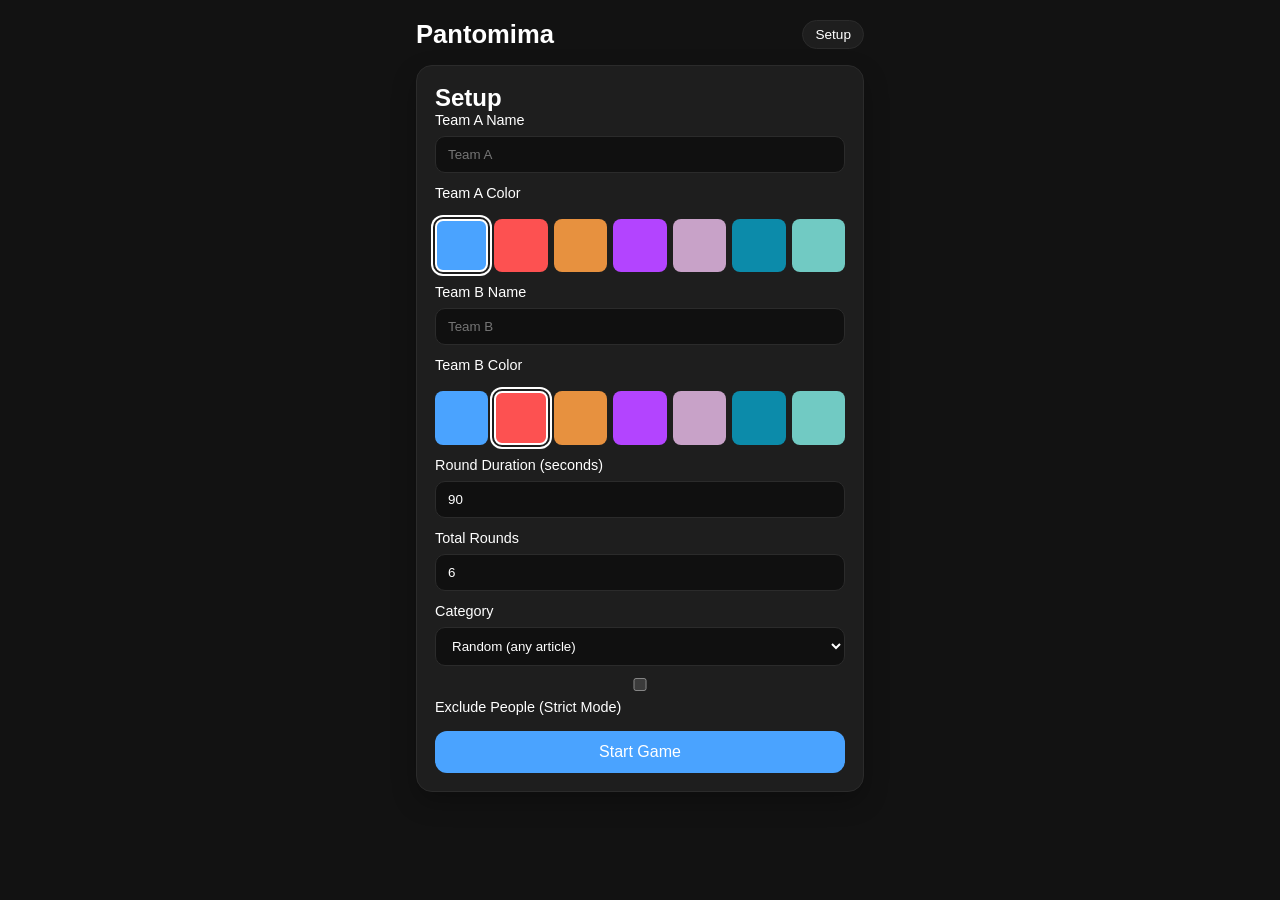
==== index.html @ e9910c3d "Fix resume, categories and other issues; add agents.md - Resume: keep runtime state out of saved gam" ====
<!DOCTYPE html>
<html lang="el">
<head>
  <meta charset="UTF-8" />
  <meta name="viewport" content="width=device-width, initial-scale=1" />
  <title>Pantomima</title>
  <link rel="stylesheet" href="style.css" />
</head>
<body>
  <main class="app">
    <header class="app-header">
      <h1>Pantomima</h1>
      <div id="teamIndicator" class="team-indicator">Setup</div>
    </header>

    <section id="screenContainer" class="screen"></section>

    <div id="toast" class="toast" aria-live="polite"></div>
  </main>

  <template id="setupTemplate">
    <div class="card">
      <h2>Setup</h2>
      <div class="grid">
        <label>
          Team A Name
          <input id="teamAName" type="text" placeholder="Team A" />
        </label>
        <label>
          Team A Color
          <div id="teamAColorOptions" class="color-options"></div>
        </label>
        <label>
          Team B Name
          <input id="teamBName" type="text" placeholder="Team B" />
        </label>
        <label>
          Team B Color
          <div id="teamBColorOptions" class="color-options"></div>
        </label>
        <label>
          Round Duration (seconds)
          <input id="roundDuration" type="number" min="30" max="300" value="90" />
        </label>
        <label>
          Total Rounds
          <input id="totalRounds" type="number" min="1" max="20" value="6" />
        </label>
        <label>
          Category
          <select id="categorySelect">
            <option value="random">Random (any article)</option>
            <option value="all">All categories (mix)</option>
            <!-- Topic categories are added from CATEGORIES in app.js -->
          </select>
        </label>
        <label class="checkbox-label">
          <input id="excludeHumansCheckbox" type="checkbox" />
          Exclude People (Strict Mode)
        </label>
      </div>
      <div class="actions">
        <button id="startGameBtn" class="primary">Start Game</button>
      </div>
      <div id="resumeBlock" class="resume-block hidden">
        <p>Found a saved game.</p>
        <button id="resumeBtn" class="secondary">Resume Game</button>
        <button id="discardBtn" class="ghost">Discard</button>
      </div>
    </div>
  </template>

  <template id="selectionTemplate">
    <div class="card">
      <h2 id="selectionTitle"></h2>
      <p class="muted">Select exactly 3 options for the opponent.</p>
      <div id="optionsList" class="options"></div>
      <div class="actions">
        <button id="commitSelectionBtn" class="primary" disabled>Commit</button>
      </div>
    </div>
  </template>

  <template id="choiceTemplate">
    <div class="card">
      <h2 id="choiceTitle"></h2>
      <p class="muted">Pick 1 of the 3 highlighted options.</p>
      <div id="choiceList" class="options"></div>
      <div class="actions">
        <button id="commitChoiceBtn" class="primary" disabled>Commit</button>
      </div>
    </div>
  </template>

  <template id="briefingTemplate">
    <div class="card">
      <h2>Briefing</h2>
      <div class="word" id="briefWord"></div>
      <img id="briefImage" class="brief-image hidden" alt="" />
      <div class="excerpt" id="briefExcerpt"></div>
      <div class="actions">
        <button id="startRoundBtn" class="primary">Start Round</button>
      </div>
    </div>
  </template>

  <template id="timerTemplate">
    <div class="card">
      <h2>Timer</h2>
      <div id="timerDisplay" class="timer">00:00</div>
      <div id="sneakDisplay" class="sneak hidden"></div>
      <div class="controls">
        <button id="foundBtn" class="success">Found It</button>
        <button id="abortBtn" class="danger">Abort</button>
        <button id="pauseBtn" class="secondary">Pause</button>
        <button id="sneakBtn" class="ghost">Sneak Peek (Hold)</button>
      </div>
    </div>
  </template>

  <template id="resultTemplate">
    <div class="card">
      <h2 id="resultTitle"></h2>
      <p id="resultText" class="muted"></p>
      <div id="resultActions" class="actions"></div>
    </div>
  </template>

  <template id="scoreboardTemplate">
    <div class="card">
      <h2>Scoreboard</h2>
      <div id="scoreSummary" class="score-summary"></div>
      <div class="divider"></div>
      <div id="roundBreakdown" class="muted"></div>
      <div class="pass-message" id="passMessage"></div>
      <div class="actions">
        <button id="nextRoundBtn" class="primary">Next Round</button>
        <button id="endGameBtn" class="ghost">End Game Early</button>
      </div>
    </div>
  </template>

  <template id="finalTemplate">
    <div class="card">
      <h2>Final Score</h2>
      <div id="finalSummary" class="score-summary"></div>
      <div class="actions">
        <button id="resetBtn" class="primary">New Game</button>
      </div>
    </div>
  </template>

  <template id="loadingTemplate">
    <div class="card center">
      <div class="spinner"></div>
      <p class="muted">Fetching words...</p>
    </div>
  </template>

  <div id="modal" class="modal hidden" role="dialog" aria-modal="true">
    <div class="modal-content">
      <button id="closeModal" class="ghost close">Close</button>
      <h3 id="modalTitle"></h3>
      <p id="modalText" class="muted"></p>
    </div>
  </div>

  <script src="app.js"></script>
</body>
</html>
---- style.css ----
:root {
  color-scheme: dark;
  --bg: #121212;
  --card: #1e1e1e;
  --muted: #b0b0b0;
  --text: #ffffff;
  --primary: #4aa3ff;
  --success: #43d17d;
  --danger: #ff6b6b;
  --border: #2b2b2b;
}

* {
  box-sizing: border-box;
  margin: 0;
  padding: 0;
  font-family: "Inter", "Segoe UI", sans-serif;
}

body {
  background: var(--bg);
  color: var(--text);
  min-height: 100vh;
  display: flex;
  justify-content: center;
}

.app {
  width: 100%;
  max-width: 480px;
  padding: 20px 16px 40px;
}

.app-header {
  display: flex;
  align-items: center;
  justify-content: space-between;
  margin-bottom: 16px;
}

.app-header h1 {
  font-size: 1.6rem;
}

.team-indicator {
  padding: 6px 12px;
  border-radius: 999px;
  background: var(--card);
  border: 1px solid var(--border);
  font-size: 0.85rem;
}

.screen {
  display: flex;
  flex-direction: column;
  gap: 12px;
}

.card {
  background: var(--card);
  border: 1px solid var(--border);
  border-radius: 16px;
  padding: 18px;
  box-shadow: 0 10px 24px rgba(0, 0, 0, 0.25);
}

.card.center {
  text-align: center;
}

.grid {
  display: grid;
  gap: 12px;
}

label {
  display: flex;
  flex-direction: column;
  gap: 8px;
  font-size: 0.9rem;
}

input {
  background: #101010;
  border: 1px solid var(--border);
  border-radius: 10px;
  padding: 10px 12px;
  color: var(--text);
}

input[type="range"] {
  padding: 0;
  height: 32px;
  cursor: pointer;
}

select {
  background: #101010;
  border: 1px solid var(--border);
  border-radius: 10px;
  padding: 10px 12px;
  color: var(--text);
}

.actions {
  display: flex;
  flex-direction: column;
  gap: 10px;
  margin-top: 16px;
}

button {
  border: none;
  border-radius: 12px;
  padding: 12px 14px;
  font-size: 1rem;
  color: #fff;
  cursor: pointer;
}

button:disabled {
  opacity: 0.4;
  cursor: not-allowed;
}

.primary { background: var(--primary); }
.secondary { background: #2f2f2f; }
.success { background: var(--success); }
.danger { background: var(--danger); }
.ghost {
  background: transparent;
  border: 1px solid var(--border);
}

.options {
  display: flex;
  flex-direction: column;
  gap: 10px;
  margin-top: 14px;
}

.option {
  display: flex;
  align-items: center;
  justify-content: space-between;
  background: #101010;
  border: 1px solid var(--border);
  border-radius: 12px;
  padding: 10px 12px;
  gap: 12px;
}

.option.highlight {
  border-color: var(--primary);
  box-shadow: 0 0 0 1px var(--primary);
}

.option.selected {
  background: #1a3a5c;
  border-color: var(--primary);
  box-shadow: 0 0 0 2px var(--primary);
}

.option.disabled {
  opacity: 0.35;
}

.option .title {
  flex: 1;
  font-size: 0.95rem;
}

.option .info {
  background: #2b2b2b;
  border-radius: 50%;
  width: 28px;
  height: 28px;
  display: flex;
  align-items: center;
  justify-content: center;
  font-weight: bold;
}

.word {
  font-size: 2rem;
  font-weight: bold;
  margin: 10px 0 12px;
}

.excerpt {
  font-size: 0.95rem;
  color: var(--muted);
  line-height: 1.5;
  max-height: 40vh;
  overflow-y: auto;
}

.brief-image {
  display: block;
  max-width: 100%;
  max-height: 200px;
  margin: 0 auto 12px;
  border-radius: 8px;
}

.brief-image.hidden {
  display: none;
}

.timer {
  font-size: 3.5rem;
  font-weight: bold;
  text-align: center;
  margin: 20px 0;
}

.controls {
  display: grid;
  gap: 10px;
}

.sneak {
  text-align: center;
  font-size: 2rem;
  font-weight: bold;
  margin: 16px 0;
}

.muted {
  color: var(--muted);
  font-size: 0.95rem;
  margin-top: 6px;
}

.score-summary {
  display: grid;
  gap: 10px;
  font-size: 1rem;
}

.pass-message {
  margin: 14px 0;
  font-weight: bold;
  text-align: center;
}

.divider {
  height: 1px;
  background: var(--border);
  margin: 14px 0;
}

.toast {
  position: fixed;
  bottom: 20px;
  left: 50%;
  transform: translateX(-50%);
  background: #232323;
  border: 1px solid var(--border);
  padding: 10px 14px;
  border-radius: 10px;
  font-size: 0.9rem;
  opacity: 0;
  pointer-events: none;
  transition: opacity 0.3s ease;
}

.toast.show {
  opacity: 1;
}

.modal {
  position: fixed;
  inset: 0;
  background: rgba(0, 0, 0, 0.6);
  display: flex;
  align-items: center;
  justify-content: center;
  padding: 16px;
}

.modal.hidden { display: none; }

.modal-content {
  background: var(--card);
  border-radius: 16px;
  padding: 20px;
  max-width: 480px;
  width: 100%;
}

.modal-content h3 {
  margin-bottom: 8px;
}

.close {
  float: right;
  margin-bottom: 10px;
}

.hidden { display: none; }

.spinner {
  width: 36px;
  height: 36px;
  border: 4px solid #2a2a2a;
  border-top-color: var(--primary);
  border-radius: 50%;
  animation: spin 1s linear infinite;
  margin: 10px auto 16px;
}

@keyframes spin {
  to { transform: rotate(360deg); }
}

.color-options {
  display: grid;
  grid-template-columns: repeat(7, 1fr);
  gap: 6px;
  margin-top: 10px;
}

.color-btn {
  width: 100%;
  aspect-ratio: 1;
  border-radius: 8px;
  border: 2px solid transparent;
  cursor: pointer;
  transition: transform 0.2s, border-color 0.2s;
}

.color-btn:hover {
  transform: scale(1.05);
}

.color-btn.selected {
  border-color: var(--text);
  box-shadow: 0 0 0 2px var(--card), 0 0 0 4px var(--text);
}
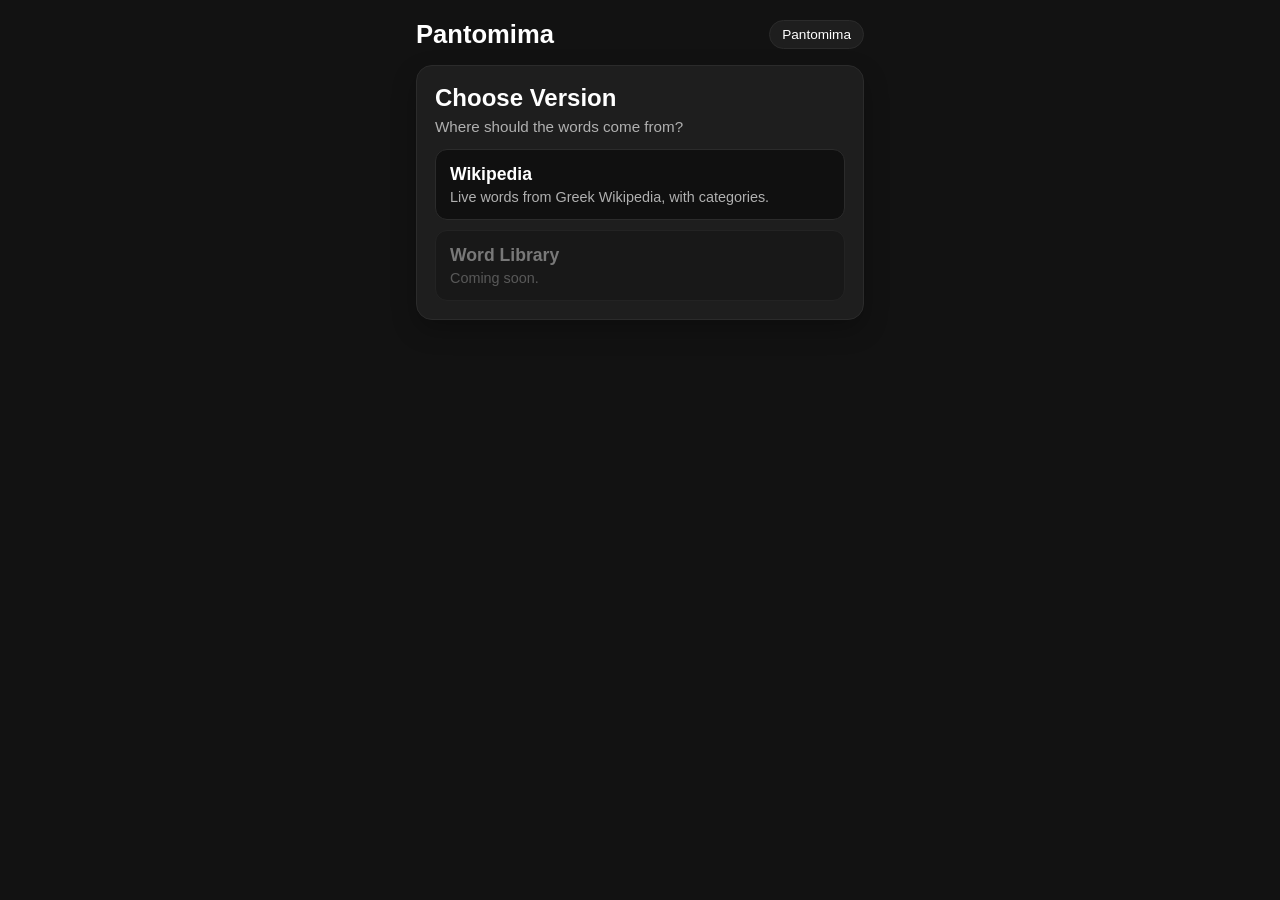
==== commit e1a4c7e6: "Add version picker: Wikipedia and Word Library (coming soon) - New first screen built from WORD_SOUR" ====
--- a/index.html
+++ b/index.html
@@ -18,9 +18,23 @@
     <div id="toast" class="toast" aria-live="polite"></div>
   </main>
 
+  <template id="modeTemplate">
+    <div class="card">
+      <h2>Choose Version</h2>
+      <p class="muted">Where should the words come from?</p>
+      <!-- One button per entry in WORD_SOURCES (app.js) -->
+      <div id="modeList" class="mode-list"></div>
+      <div id="resumeBlock" class="resume-block hidden">
+        <p>Found a saved game.</p>
+        <button id="resumeBtn" class="secondary">Resume Game</button>
+        <button id="discardBtn" class="ghost">Discard</button>
+      </div>
+    </div>
+  </template>
+
   <template id="setupTemplate">
     <div class="card">
-      <h2>Setup</h2>
+      <h2 id="setupTitle">Setup</h2>
       <div class="grid">
         <label>
           Team A Name
@@ -46,6 +60,9 @@
           Total Rounds
           <input id="totalRounds" type="number" min="1" max="20" value="6" />
         </label>
+      </div>
+      <!-- Settings only used by the Wikipedia version -->
+      <div id="wikipediaSettings" class="grid hidden">
         <label>
           Category
           <select id="categorySelect">
@@ -61,11 +78,7 @@
       </div>
       <div class="actions">
         <button id="startGameBtn" class="primary">Start Game</button>
-      </div>
-      <div id="resumeBlock" class="resume-block hidden">
-        <p>Found a saved game.</p>
-        <button id="resumeBtn" class="secondary">Resume Game</button>
-        <button id="discardBtn" class="ghost">Discard</button>
+        <button id="changeModeBtn" class="ghost">Change Version</button>
       </div>
     </div>
   </template>
--- a/style.css
+++ b/style.css
@@ -165,6 +165,42 @@
   opacity: 0.35;
 }
 
+.mode-list {
+  display: flex;
+  flex-direction: column;
+  gap: 10px;
+  margin-top: 14px;
+}
+
+.mode-btn {
+  display: flex;
+  flex-direction: column;
+  align-items: flex-start;
+  gap: 4px;
+  text-align: left;
+  background: #101010;
+  border: 1px solid var(--border);
+  padding: 14px;
+}
+
+.mode-btn:not(:disabled):hover {
+  border-color: var(--primary);
+}
+
+.mode-btn .mode-name {
+  font-size: 1.1rem;
+  font-weight: bold;
+}
+
+.mode-btn .mode-desc {
+  font-size: 0.9rem;
+  color: var(--muted);
+}
+
+#wikipediaSettings {
+  margin-top: 12px;
+}
+
 .option .title {
   flex: 1;
   font-size: 0.95rem;
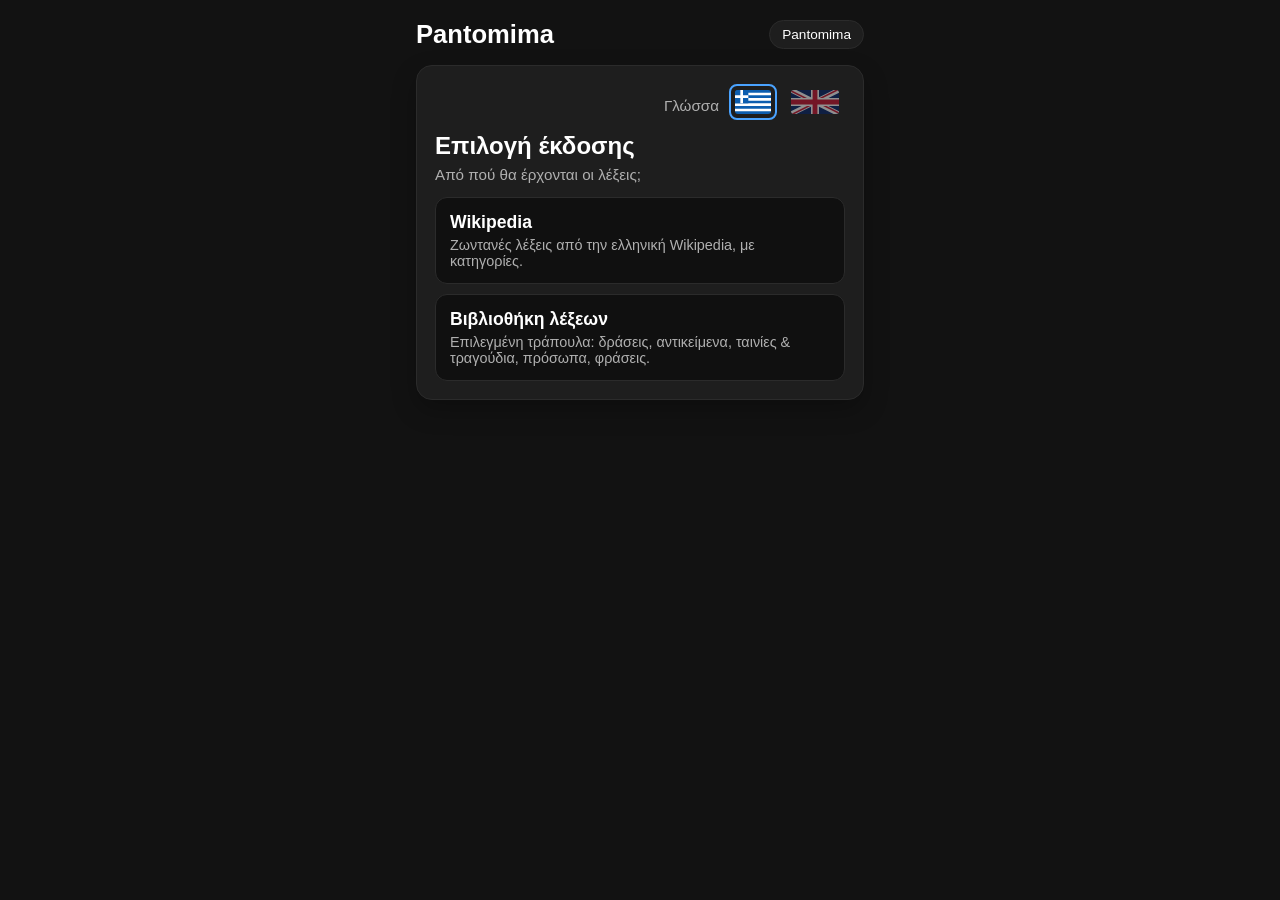
==== commit 84bfdbe9: "Add Word Library version and Greek/English UI Word Library: - Copy library_1000 and library_2000 dec" ====
--- a/index.html
+++ b/index.html
@@ -10,7 +10,7 @@
   <main class="app">
     <header class="app-header">
       <h1>Pantomima</h1>
-      <div id="teamIndicator" class="team-indicator">Setup</div>
+      <div id="teamIndicator" class="team-indicator">Pantomima</div>
     </header>
 
     <section id="screenContainer" class="screen"></section>
@@ -20,14 +20,19 @@
 
   <template id="modeTemplate">
     <div class="card">
-      <h2>Choose Version</h2>
-      <p class="muted">Where should the words come from?</p>
+      <div class="lang-row">
+        <span class="muted" data-i18n="app.language"></span>
+        <!-- One flag button per entry in LANGUAGES (i18n.js) -->
+        <div id="langSwitch" class="lang-switch"></div>
+      </div>
+      <h2 data-i18n="mode.title"></h2>
+      <p class="muted" data-i18n="mode.subtitle"></p>
       <!-- One button per entry in WORD_SOURCES (app.js) -->
       <div id="modeList" class="mode-list"></div>
       <div id="resumeBlock" class="resume-block hidden">
-        <p>Found a saved game.</p>
-        <button id="resumeBtn" class="secondary">Resume Game</button>
-        <button id="discardBtn" class="ghost">Discard</button>
+        <p data-i18n="resume.found"></p>
+        <button id="resumeBtn" class="secondary" data-i18n="resume.resume"></button>
+        <button id="discardBtn" class="ghost" data-i18n="resume.discard"></button>
       </div>
     </div>
   </template>
@@ -37,48 +42,78 @@
       <h2 id="setupTitle">Setup</h2>
       <div class="grid">
         <label>
-          Team A Name
-          <input id="teamAName" type="text" placeholder="Team A" />
-        </label>
-        <label>
-          Team A Color
+          <span data-i18n="setup.teamAName"></span>
+          <input id="teamAName" type="text" data-i18n-placeholder="team.a" />
+        </label>
+        <label>
+          <span data-i18n="setup.teamAColor"></span>
           <div id="teamAColorOptions" class="color-options"></div>
         </label>
         <label>
-          Team B Name
-          <input id="teamBName" type="text" placeholder="Team B" />
-        </label>
-        <label>
-          Team B Color
+          <span data-i18n="setup.teamBName"></span>
+          <input id="teamBName" type="text" data-i18n-placeholder="team.b" />
+        </label>
+        <label>
+          <span data-i18n="setup.teamBColor"></span>
           <div id="teamBColorOptions" class="color-options"></div>
         </label>
         <label>
-          Round Duration (seconds)
+          <span data-i18n="setup.roundDuration"></span>
           <input id="roundDuration" type="number" min="30" max="300" value="90" />
         </label>
         <label>
-          Total Rounds
+          <span data-i18n="setup.totalRounds"></span>
           <input id="totalRounds" type="number" min="1" max="20" value="6" />
         </label>
       </div>
       <!-- Settings only used by the Wikipedia version -->
       <div id="wikipediaSettings" class="grid hidden">
         <label>
-          Category
+          <span data-i18n="wiki.category"></span>
           <select id="categorySelect">
-            <option value="random">Random (any article)</option>
-            <option value="all">All categories (mix)</option>
+            <option value="random" data-i18n="wcat.random"></option>
+            <option value="all" data-i18n="wcat.all"></option>
             <!-- Topic categories are added from CATEGORIES in app.js -->
           </select>
         </label>
         <label class="checkbox-label">
           <input id="excludeHumansCheckbox" type="checkbox" />
-          Exclude People (Strict Mode)
-        </label>
-      </div>
-      <div class="actions">
-        <button id="startGameBtn" class="primary">Start Game</button>
-        <button id="changeModeBtn" class="ghost">Change Version</button>
+          <span data-i18n="wiki.excludePeople"></span>
+        </label>
+      </div>
+      <!-- Settings only used by the Word Library version (filled by app.js) -->
+      <div id="librarySettings" class="grid hidden">
+        <label>
+          <span data-i18n="lib.deck"></span>
+          <select id="deckSelect"></select>
+        </label>
+        <fieldset class="filter-group">
+          <legend data-i18n="lib.categories"></legend>
+          <div id="categoryFilters" class="chips"></div>
+        </fieldset>
+        <fieldset class="filter-group">
+          <legend data-i18n="lib.difficulty"></legend>
+          <div id="difficultyFilters" class="chips"></div>
+        </fieldset>
+        <label class="checkbox-label">
+          <input id="noNamesCheckbox" type="checkbox" />
+          <span data-i18n="lib.noNames"></span>
+        </label>
+        <label class="checkbox-label">
+          <input id="difficultyPointsCheckbox" type="checkbox" checked />
+          <span data-i18n="lib.points"></span>
+        </label>
+        <div id="deckCount" class="deck-count muted" data-i18n="lib.loading"></div>
+        <div class="library-tools">
+          <button id="resetPlayedBtn" type="button" class="ghost small" data-i18n="lib.resetHistory"></button>
+          <span id="reportedInfo" class="muted"></span>
+          <button id="downloadReportedBtn" type="button" class="ghost small hidden" data-i18n="lib.downloadReports"></button>
+          <button id="clearReportedBtn" type="button" class="ghost small hidden" data-i18n="lib.clearReports"></button>
+        </div>
+      </div>
+      <div class="actions">
+        <button id="startGameBtn" class="primary" data-i18n="setup.start"></button>
+        <button id="changeModeBtn" class="ghost" data-i18n="setup.changeMode"></button>
       </div>
     </div>
   </template>
@@ -86,10 +121,10 @@
   <template id="selectionTemplate">
     <div class="card">
       <h2 id="selectionTitle"></h2>
-      <p class="muted">Select exactly 3 options for the opponent.</p>
+      <p id="selectionHelp" class="muted"></p>
       <div id="optionsList" class="options"></div>
       <div class="actions">
-        <button id="commitSelectionBtn" class="primary" disabled>Commit</button>
+        <button id="commitSelectionBtn" class="primary" disabled data-i18n="commit"></button>
       </div>
     </div>
   </template>
@@ -97,36 +132,43 @@
   <template id="choiceTemplate">
     <div class="card">
       <h2 id="choiceTitle"></h2>
-      <p class="muted">Pick 1 of the 3 highlighted options.</p>
+      <p id="choiceHelp" class="muted"></p>
       <div id="choiceList" class="options"></div>
       <div class="actions">
-        <button id="commitChoiceBtn" class="primary" disabled>Commit</button>
+        <button id="commitChoiceBtn" class="primary" disabled data-i18n="commit"></button>
       </div>
     </div>
   </template>
 
   <template id="briefingTemplate">
     <div class="card">
-      <h2>Briefing</h2>
+      <h2 data-i18n="briefing.title"></h2>
+      <div id="briefMeta" class="card-meta"></div>
       <div class="word" id="briefWord"></div>
+      <div id="briefLatin" class="latin-notice hidden" data-i18n="lib.latin"></div>
       <img id="briefImage" class="brief-image hidden" alt="" />
       <div class="excerpt" id="briefExcerpt"></div>
-      <div class="actions">
-        <button id="startRoundBtn" class="primary">Start Round</button>
+      <button id="hintBtn" type="button" class="ghost hidden" data-i18n="lib.hint"></button>
+      <div class="actions">
+        <button id="startRoundBtn" class="primary" data-i18n="briefing.start"></button>
+        <button id="reportCardBtn" type="button" class="ghost hidden" data-i18n="lib.reportReplace"></button>
       </div>
     </div>
   </template>
 
   <template id="timerTemplate">
     <div class="card">
-      <h2>Timer</h2>
+      <h2 data-i18n="timer.title"></h2>
       <div id="timerDisplay" class="timer">00:00</div>
-      <div id="sneakDisplay" class="sneak hidden"></div>
+      <div id="sneakDisplay" class="sneak hidden">
+        <div id="sneakWord"></div>
+        <div id="sneakLatin" class="latin-notice hidden" data-i18n="lib.latin"></div>
+      </div>
       <div class="controls">
-        <button id="foundBtn" class="success">Found It</button>
-        <button id="abortBtn" class="danger">Abort</button>
-        <button id="pauseBtn" class="secondary">Pause</button>
-        <button id="sneakBtn" class="ghost">Sneak Peek (Hold)</button>
+        <button id="foundBtn" class="success" data-i18n="timer.found"></button>
+        <button id="abortBtn" class="danger" data-i18n="timer.abort"></button>
+        <button id="pauseBtn" class="secondary" data-i18n="timer.pause"></button>
+        <button id="sneakBtn" class="ghost" data-i18n="timer.sneak"></button>
       </div>
     </div>
   </template>
@@ -141,24 +183,24 @@
 
   <template id="scoreboardTemplate">
     <div class="card">
-      <h2>Scoreboard</h2>
+      <h2 data-i18n="score.title"></h2>
       <div id="scoreSummary" class="score-summary"></div>
       <div class="divider"></div>
       <div id="roundBreakdown" class="muted"></div>
       <div class="pass-message" id="passMessage"></div>
       <div class="actions">
-        <button id="nextRoundBtn" class="primary">Next Round</button>
-        <button id="endGameBtn" class="ghost">End Game Early</button>
+        <button id="nextRoundBtn" class="primary" data-i18n="score.next"></button>
+        <button id="endGameBtn" class="ghost" data-i18n="score.end"></button>
       </div>
     </div>
   </template>
 
   <template id="finalTemplate">
     <div class="card">
-      <h2>Final Score</h2>
+      <h2 data-i18n="final.title"></h2>
       <div id="finalSummary" class="score-summary"></div>
       <div class="actions">
-        <button id="resetBtn" class="primary">New Game</button>
+        <button id="resetBtn" class="primary" data-i18n="final.newGame"></button>
       </div>
     </div>
   </template>
@@ -166,18 +208,21 @@
   <template id="loadingTemplate">
     <div class="card center">
       <div class="spinner"></div>
-      <p class="muted">Fetching words...</p>
+      <p class="muted" data-i18n="loading.text"></p>
     </div>
   </template>
 
   <div id="modal" class="modal hidden" role="dialog" aria-modal="true">
     <div class="modal-content">
-      <button id="closeModal" class="ghost close">Close</button>
+      <button id="closeModal" class="ghost close" data-i18n="modal.close"></button>
       <h3 id="modalTitle"></h3>
       <p id="modalText" class="muted"></p>
+      <div id="modalActions" class="actions"></div>
     </div>
   </div>
 
+  <script src="i18n.js"></script>
+  <script src="library.js"></script>
   <script src="app.js"></script>
 </body>
 </html>
--- a/style.css
+++ b/style.css
@@ -165,6 +165,44 @@
   opacity: 0.35;
 }
 
+.lang-row {
+  display: flex;
+  align-items: center;
+  justify-content: flex-end;
+  gap: 10px;
+  margin-bottom: 12px;
+}
+
+.lang-switch {
+  display: flex;
+  gap: 8px;
+}
+
+.flag-btn {
+  display: flex;
+  padding: 4px;
+  background: transparent;
+  border: 2px solid transparent;
+  border-radius: 8px;
+  opacity: 0.5;
+}
+
+.flag-btn svg {
+  display: block;
+  height: 24px;
+  width: auto;
+  border-radius: 3px;
+}
+
+.flag-btn.selected {
+  border-color: var(--primary);
+  opacity: 1;
+}
+
+.flag-btn:not(.selected):hover {
+  opacity: 0.85;
+}
+
 .mode-list {
   display: flex;
   flex-direction: column;
@@ -197,8 +235,119 @@
   color: var(--muted);
 }
 
-#wikipediaSettings {
+#wikipediaSettings,
+#librarySettings {
   margin-top: 12px;
+}
+
+.checkbox-label {
+  flex-direction: row;
+  align-items: center;
+}
+
+/* --- Word Library: filters --- */
+.filter-group {
+  border: none;
+  display: flex;
+  flex-direction: column;
+  gap: 8px;
+  font-size: 0.9rem;
+}
+
+.chips {
+  display: flex;
+  flex-wrap: wrap;
+  gap: 8px;
+}
+
+.chip {
+  flex-direction: row;
+  align-items: center;
+  gap: 6px;
+  padding: 6px 10px;
+  border: 1px solid var(--border);
+  border-radius: 999px;
+  background: #101010;
+  cursor: pointer;
+  user-select: none;
+}
+
+.chip:has(input:checked) {
+  border-color: var(--chip-color, var(--primary));
+  box-shadow: 0 0 0 1px var(--chip-color, var(--primary));
+}
+
+.chip input {
+  accent-color: var(--chip-color, var(--primary));
+}
+
+.deck-count {
+  font-weight: bold;
+  color: var(--text);
+}
+
+.deck-count.warn {
+  color: var(--danger);
+}
+
+.library-tools {
+  display: flex;
+  flex-wrap: wrap;
+  align-items: center;
+  gap: 8px;
+}
+
+button.small {
+  padding: 6px 10px;
+  font-size: 0.85rem;
+}
+
+/* --- Word Library: card badges --- */
+.card-meta {
+  display: flex;
+  flex-wrap: wrap;
+  gap: 6px;
+}
+
+.option .card-meta {
+  margin-top: 4px;
+}
+
+.badge {
+  display: inline-flex;
+  align-items: center;
+  gap: 4px;
+  padding: 2px 8px;
+  border-radius: 999px;
+  font-size: 0.75rem;
+  border: 1px solid var(--badge-color, var(--border));
+  color: var(--badge-color, var(--muted));
+}
+
+.latin-notice {
+  display: inline-block;
+  margin: 6px 0 10px;
+  padding: 4px 10px;
+  border-radius: 8px;
+  background: #ffd84a;
+  color: #121212;
+  font-weight: bold;
+  font-size: 0.9rem;
+}
+
+.latin-notice.hidden {
+  display: none;
+}
+
+.badge.latin {
+  background: #ffd84a;
+  border-color: #ffd84a;
+  color: #121212;
+  font-weight: bold;
+}
+
+#hintBtn {
+  margin-top: 10px;
 }
 
 .option .title {
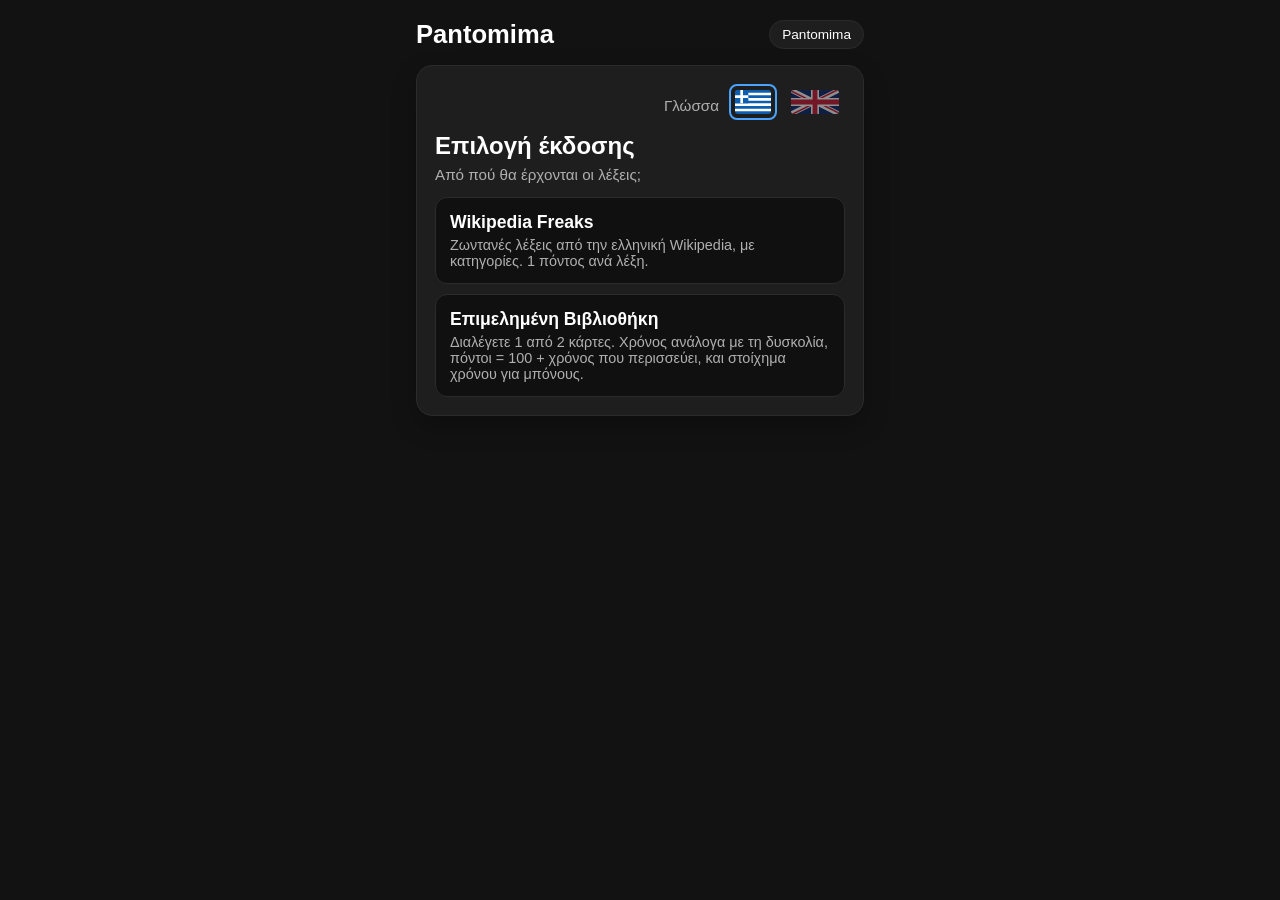
==== commit cb942c81: "New rules: Wikipedia Freaks and Curated Library - Wikipedia Freaks uses the Wikipedia of the app lan" ====
--- a/index.html
+++ b/index.html
@@ -57,7 +57,8 @@
           <span data-i18n="setup.teamBColor"></span>
           <div id="teamBColorOptions" class="color-options"></div>
         </label>
-        <label>
+        <!-- Wikipedia only: in the Curated Library the time comes from the card's difficulty -->
+        <label id="roundDurationField">
           <span data-i18n="setup.roundDuration"></span>
           <input id="roundDuration" type="number" min="30" max="300" value="90" />
         </label>
@@ -93,15 +94,12 @@
         </fieldset>
         <fieldset class="filter-group">
           <legend data-i18n="lib.difficulty"></legend>
-          <div id="difficultyFilters" class="chips"></div>
+          <!-- One row per difficulty: checkbox chip + acting time in seconds -->
+          <div id="difficultyFilters" class="diff-rows"></div>
         </fieldset>
         <label class="checkbox-label">
           <input id="noNamesCheckbox" type="checkbox" />
           <span data-i18n="lib.noNames"></span>
-        </label>
-        <label class="checkbox-label">
-          <input id="difficultyPointsCheckbox" type="checkbox" checked />
-          <span data-i18n="lib.points"></span>
         </label>
         <div id="deckCount" class="deck-count muted" data-i18n="lib.loading"></div>
         <div class="library-tools">
@@ -129,6 +127,18 @@
     </div>
   </template>
 
+  <!-- Curated Library: the active team picks 1 of 2 cards for the other team -->
+  <template id="pickTemplate">
+    <div class="card">
+      <h2 id="pickTitle"></h2>
+      <p id="pickHelp" class="muted"></p>
+      <div id="pickList" class="pick-grid"></div>
+      <div class="actions">
+        <button id="commitPickBtn" class="primary" disabled data-i18n="commit"></button>
+      </div>
+    </div>
+  </template>
+
   <template id="choiceTemplate">
     <div class="card">
       <h2 id="choiceTitle"></h2>
@@ -149,6 +159,12 @@
       <img id="briefImage" class="brief-image hidden" alt="" />
       <div class="excerpt" id="briefExcerpt"></div>
       <button id="hintBtn" type="button" class="ghost hidden" data-i18n="lib.hint"></button>
+      <!-- Curated Library: bet part of the time for a bonus -->
+      <div id="betBlock" class="bet-block hidden">
+        <h3 data-i18n="bet.title"></h3>
+        <p class="muted" data-i18n="bet.help"></p>
+        <div id="betOptions" class="bet-options"></div>
+      </div>
       <div class="actions">
         <button id="startRoundBtn" class="primary" data-i18n="briefing.start"></button>
         <button id="reportCardBtn" type="button" class="ghost hidden" data-i18n="lib.reportReplace"></button>
@@ -160,6 +176,7 @@
     <div class="card">
       <h2 data-i18n="timer.title"></h2>
       <div id="timerDisplay" class="timer">00:00</div>
+      <p id="timerBet" class="muted center-text hidden"></p>
       <div id="sneakDisplay" class="sneak hidden">
         <div id="sneakWord"></div>
         <div id="sneakLatin" class="latin-notice hidden" data-i18n="lib.latin"></div>
--- a/style.css
+++ b/style.css
@@ -350,6 +350,150 @@
   margin-top: 10px;
 }
 
+/* --- Curated Library: difficulty + time rows (setup) --- */
+.diff-rows {
+  display: flex;
+  flex-direction: column;
+  gap: 8px;
+}
+
+.diff-row {
+  display: flex;
+  align-items: center;
+  justify-content: space-between;
+  gap: 10px;
+}
+
+.time-field {
+  flex-direction: row;
+  align-items: center;
+  gap: 6px;
+}
+
+.time-input {
+  width: 80px;
+  padding: 6px 8px;
+  text-align: right;
+}
+
+/* --- Curated Library: pick 1 of 2 cards --- */
+.pick-grid {
+  display: grid;
+  grid-template-columns: 1fr 1fr;
+  gap: 10px;
+  margin-top: 14px;
+}
+
+.pick-card {
+  position: relative;
+  display: flex;
+  flex-direction: column;
+  background: #101010;
+  border: 2px solid var(--border);
+  border-radius: 14px;
+  overflow: hidden;
+  cursor: pointer;
+}
+
+.pick-card.selected {
+  border-color: var(--primary);
+  box-shadow: 0 0 0 2px var(--primary);
+  background: #1a3a5c;
+}
+
+.pick-image,
+.pick-icon {
+  width: 100%;
+  aspect-ratio: 4 / 3;
+}
+
+.pick-image {
+  display: block;
+  object-fit: cover;
+  background: #0b0b0b;
+}
+
+.pick-icon {
+  display: flex;
+  align-items: center;
+  justify-content: center;
+  font-size: 3rem;
+  background: color-mix(in srgb, var(--card-color, var(--border)) 18%, #101010);
+}
+
+.pick-body {
+  display: flex;
+  flex-direction: column;
+  gap: 8px;
+  padding: 10px;
+}
+
+.pick-title {
+  font-size: 1.05rem;
+  font-weight: bold;
+  overflow-wrap: anywhere;
+}
+
+.pick-card .info {
+  position: absolute;
+  top: 6px;
+  right: 6px;
+  width: 28px;
+  height: 28px;
+  padding: 0;
+  border-radius: 50%;
+  background: rgba(0, 0, 0, 0.6);
+  font-weight: bold;
+}
+
+/* --- Curated Library: bets (briefing) --- */
+.bet-block {
+  margin-top: 16px;
+}
+
+.bet-block h3 {
+  margin-bottom: 4px;
+}
+
+.bet-options {
+  display: flex;
+  flex-direction: column;
+  gap: 8px;
+  margin-top: 10px;
+}
+
+.bet-btn {
+  display: flex;
+  align-items: center;
+  justify-content: space-between;
+  gap: 10px;
+  text-align: left;
+  background: #101010;
+  border: 1px solid var(--border);
+}
+
+.bet-btn.selected {
+  border-color: var(--primary);
+  box-shadow: 0 0 0 1px var(--primary);
+  background: #1a3a5c;
+}
+
+.bet-detail {
+  color: var(--muted);
+  font-size: 0.9rem;
+  white-space: nowrap;
+}
+
+.points-line {
+  color: var(--text);
+  font-weight: bold;
+  margin-bottom: 4px;
+}
+
+.center-text {
+  text-align: center;
+}
+
 .option .title {
   flex: 1;
   font-size: 0.95rem;
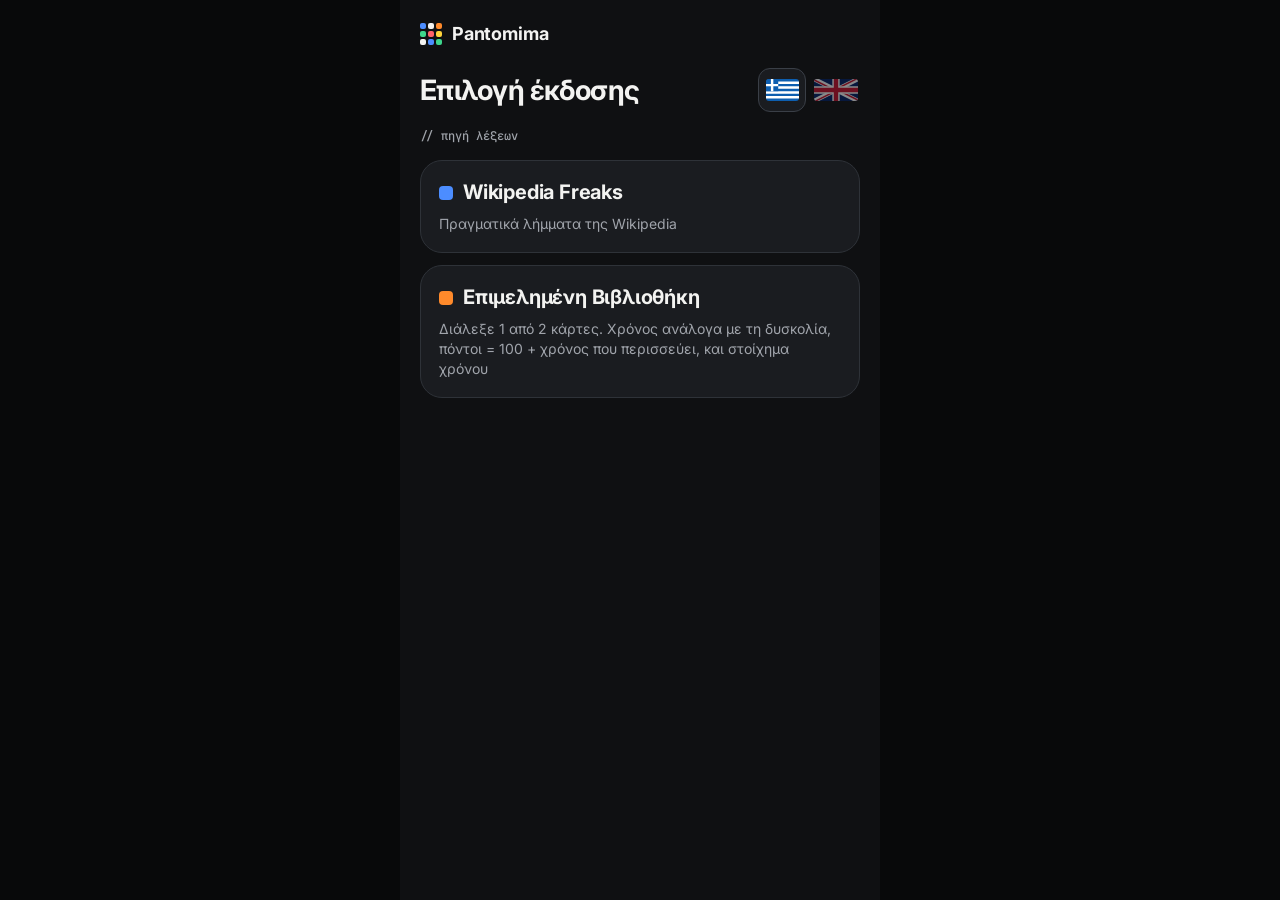
==== commit 52456d0a: "New look: Cube Pro theme, one-screen layouts, cube turn between screens Adds design/ with the style " ====
--- a/index.html
+++ b/index.html
@@ -2,15 +2,27 @@
 <html lang="el">
 <head>
   <meta charset="UTF-8" />
-  <meta name="viewport" content="width=device-width, initial-scale=1" />
+  <meta name="viewport" content="width=device-width, initial-scale=1, viewport-fit=cover" />
+  <meta name="theme-color" content="#0F1012" />
   <title>Pantomima</title>
+  <link rel="preconnect" href="https://fonts.googleapis.com" />
+  <link rel="preconnect" href="https://fonts.gstatic.com" crossorigin />
+  <link rel="stylesheet" href="https://fonts.googleapis.com/css2?family=Inter:wght@400;500;600;700&family=JetBrains+Mono:wght@500;700&display=swap" />
   <link rel="stylesheet" href="style.css" />
 </head>
 <body>
+  <!-- Look and rules: design/README.md ("D · Cube Pro"). Every screen fits one phone screen. -->
   <main class="app">
     <header class="app-header">
-      <h1>Pantomima</h1>
-      <div id="teamIndicator" class="team-indicator">Pantomima</div>
+      <div class="brand">
+        <span class="logo" aria-hidden="true"><i></i><i></i><i></i><i></i><i></i><i></i><i></i><i></i><i></i></span>
+        <h1>Pantomima</h1>
+      </div>
+      <!-- Who holds the phone / what is happening. Tinted with the team's colour. -->
+      <div id="teamIndicator" class="team-chip hidden">
+        <span class="sticker" aria-hidden="true"></span>
+        <span id="teamIndicatorText"></span>
+      </div>
     </header>
 
     <section id="screenContainer" class="screen"></section>
@@ -19,220 +31,257 @@
   </main>
 
   <template id="modeTemplate">
-    <div class="card">
-      <div class="lang-row">
-        <span class="muted" data-i18n="app.language"></span>
+    <div class="view">
+      <div class="title-row">
+        <h2 data-i18n="mode.title"></h2>
         <!-- One flag button per entry in LANGUAGES (i18n.js) -->
-        <div id="langSwitch" class="lang-switch"></div>
-      </div>
-      <h2 data-i18n="mode.title"></h2>
-      <p class="muted" data-i18n="mode.subtitle"></p>
+        <div id="langSwitch" class="lang-switch" role="group" data-i18n-aria="app.language"></div>
+      </div>
+      <p class="section-label" data-i18n="mode.subtitle"></p>
       <!-- One button per entry in WORD_SOURCES (app.js) -->
       <div id="modeList" class="mode-list"></div>
+      <div class="spacer"></div>
       <div id="resumeBlock" class="resume-block hidden">
         <p data-i18n="resume.found"></p>
-        <button id="resumeBtn" class="secondary" data-i18n="resume.resume"></button>
-        <button id="discardBtn" class="ghost" data-i18n="resume.discard"></button>
+        <div class="row-2">
+          <button id="resumeBtn" class="primary" data-i18n="resume.resume"></button>
+          <button id="discardBtn" class="secondary" data-i18n="resume.discard"></button>
+        </div>
       </div>
     </div>
   </template>
 
   <template id="setupTemplate">
-    <div class="card">
-      <h2 id="setupTitle">Setup</h2>
-      <div class="grid">
-        <label>
-          <span data-i18n="setup.teamAName"></span>
-          <input id="teamAName" type="text" data-i18n-placeholder="team.a" />
-        </label>
-        <label>
-          <span data-i18n="setup.teamAColor"></span>
-          <div id="teamAColorOptions" class="color-options"></div>
-        </label>
-        <label>
-          <span data-i18n="setup.teamBName"></span>
-          <input id="teamBName" type="text" data-i18n-placeholder="team.b" />
-        </label>
-        <label>
-          <span data-i18n="setup.teamBColor"></span>
-          <div id="teamBColorOptions" class="color-options"></div>
-        </label>
-        <!-- Wikipedia only: in the Curated Library the time comes from the card's difficulty -->
-        <label id="roundDurationField">
-          <span data-i18n="setup.roundDuration"></span>
-          <input id="roundDuration" type="number" min="30" max="300" value="90" />
-        </label>
-        <label>
-          <span data-i18n="setup.totalRounds"></span>
-          <input id="totalRounds" type="number" min="1" max="20" value="6" />
-        </label>
-      </div>
+    <div class="view">
+      <div class="title-row">
+        <h2 data-i18n="setup.heading"></h2>
+        <!-- Shows the chosen version; tap to change it -->
+        <button id="changeModeBtn" type="button" class="chip-btn" data-i18n-aria="setup.changeMode"></button>
+      </div>
+
+      <div class="group">
+        <p class="section-label" data-i18n="setup.teams"></p>
+        <div class="team-tiles">
+          <div id="teamATile" class="team-tile">
+            <div class="team-name-row">
+              <span class="sticker" aria-hidden="true"></span>
+              <input id="teamAName" type="text" maxlength="20" autocomplete="off" data-i18n-placeholder="team.a" data-i18n-aria="setup.teamAName" />
+            </div>
+            <!-- Tap: next colour (never the other team's) -->
+            <button id="teamAColorBtn" type="button" class="color-cycle" data-i18n-aria="setup.teamAColor"></button>
+          </div>
+          <div id="teamBTile" class="team-tile">
+            <div class="team-name-row">
+              <span class="sticker" aria-hidden="true"></span>
+              <input id="teamBName" type="text" maxlength="20" autocomplete="off" data-i18n-placeholder="team.b" data-i18n-aria="setup.teamBName" />
+            </div>
+            <button id="teamBColorBtn" type="button" class="color-cycle" data-i18n-aria="setup.teamBColor"></button>
+          </div>
+        </div>
+      </div>
+
+      <!-- Number inputs become − / + steppers (enhanceStepper in app.js) -->
+      <div class="setting-row">
+        <div class="setting-text">
+          <span class="setting-name" data-i18n="setup.rounds"></span>
+          <span class="setting-help" data-i18n="setup.roundsHelp"></span>
+        </div>
+        <input id="totalRounds" type="number" min="1" max="20" step="1" value="6" data-i18n-aria="setup.rounds" />
+      </div>
+      <!-- Wikipedia only: in the Curated Library the time comes from the card's difficulty -->
+      <div id="roundDurationField" class="setting-row">
+        <div class="setting-text">
+          <span class="setting-name" data-i18n="setup.roundDuration"></span>
+          <span class="setting-help" data-i18n="setup.roundDurationHelp"></span>
+        </div>
+        <input id="roundDuration" type="number" min="30" max="300" step="15" value="90" data-i18n-aria="setup.roundDuration" />
+      </div>
+
       <!-- Settings only used by the Wikipedia version -->
-      <div id="wikipediaSettings" class="grid hidden">
-        <label>
-          <span data-i18n="wiki.category"></span>
+      <div id="wikipediaSettings" class="group-stack hidden">
+        <div class="setting-row">
+          <label class="setting-name" for="categorySelect" data-i18n="wiki.category"></label>
           <select id="categorySelect">
             <option value="random" data-i18n="wcat.random"></option>
             <option value="all" data-i18n="wcat.all"></option>
             <!-- Topic categories are added from CATEGORIES in app.js -->
           </select>
+        </div>
+        <label class="setting-row">
+          <span class="setting-name" data-i18n="wiki.excludePeople"></span>
+          <input id="excludeHumansCheckbox" type="checkbox" class="switch" />
         </label>
-        <label class="checkbox-label">
-          <input id="excludeHumansCheckbox" type="checkbox" />
-          <span data-i18n="wiki.excludePeople"></span>
-        </label>
-      </div>
-      <!-- Settings only used by the Word Library version (filled by app.js) -->
-      <div id="librarySettings" class="grid hidden">
-        <label>
-          <span data-i18n="lib.deck"></span>
-          <select id="deckSelect"></select>
-        </label>
-        <fieldset class="filter-group">
-          <legend data-i18n="lib.categories"></legend>
+      </div>
+
+      <!-- Settings only used by the Curated Library version (filled by app.js) -->
+      <div id="librarySettings" class="group-stack hidden">
+        <fieldset class="group">
+          <legend class="section-label" data-i18n="lib.difficulty"></legend>
+          <!-- One tile per difficulty: on/off + acting time in seconds -->
+          <div id="difficultyFilters" class="diff-tiles"></div>
+        </fieldset>
+        <fieldset class="group">
+          <legend class="section-label" data-i18n="lib.categories"></legend>
           <div id="categoryFilters" class="chips"></div>
         </fieldset>
-        <fieldset class="filter-group">
-          <legend data-i18n="lib.difficulty"></legend>
-          <!-- One row per difficulty: checkbox chip + acting time in seconds -->
-          <div id="difficultyFilters" class="diff-rows"></div>
-        </fieldset>
-        <label class="checkbox-label">
-          <input id="noNamesCheckbox" type="checkbox" />
-          <span data-i18n="lib.noNames"></span>
+        <label class="setting-row">
+          <span class="setting-name" data-i18n="lib.noNames"></span>
+          <input id="noNamesCheckbox" type="checkbox" class="switch" />
         </label>
-        <div id="deckCount" class="deck-count muted" data-i18n="lib.loading"></div>
-        <div class="library-tools">
-          <button id="resetPlayedBtn" type="button" class="ghost small" data-i18n="lib.resetHistory"></button>
-          <span id="reportedInfo" class="muted"></span>
-          <button id="downloadReportedBtn" type="button" class="ghost small hidden" data-i18n="lib.downloadReports"></button>
-          <button id="clearReportedBtn" type="button" class="ghost small hidden" data-i18n="lib.clearReports"></button>
-        </div>
-      </div>
-      <div class="actions">
-        <button id="startGameBtn" class="primary" data-i18n="setup.start"></button>
-        <button id="changeModeBtn" class="ghost" data-i18n="setup.changeMode"></button>
-      </div>
-    </div>
-  </template>
-
+      </div>
+
+      <div class="spacer"></div>
+      <div id="libraryFooter" class="setup-footer hidden">
+        <span id="deckCount" class="deck-count" data-i18n="lib.loading"></span>
+        <button id="moreBtn" type="button" class="link-btn" data-i18n="setup.more"></button>
+      </div>
+      <button id="startGameBtn" class="primary" data-i18n="setup.start"></button>
+
+      <!-- Curated Library: rarely used tools, kept off the main screen -->
+      <div id="moreSheet" class="sheet hidden" role="dialog" aria-modal="true">
+        <div class="sheet-content">
+          <div class="title-row">
+            <h3 data-i18n="setup.more"></h3>
+            <button id="closeMoreBtn" type="button" class="chip-btn" data-i18n="modal.close"></button>
+          </div>
+          <div class="setting-row">
+            <label class="setting-name" for="deckSelect" data-i18n="lib.deck"></label>
+            <select id="deckSelect"></select>
+          </div>
+          <button id="resetPlayedBtn" type="button" class="secondary" data-i18n="lib.resetHistory"></button>
+          <p id="reportedInfo" class="muted"></p>
+          <button id="downloadReportedBtn" type="button" class="secondary hidden" data-i18n="lib.downloadReports"></button>
+          <button id="clearReportedBtn" type="button" class="secondary hidden" data-i18n="lib.clearReports"></button>
+        </div>
+      </div>
+    </div>
+  </template>
+
+  <!-- [data-round] is filled with "Round 3 / 6" by render() -->
   <template id="selectionTemplate">
-    <div class="card">
+    <div class="view">
+      <p class="kicker" data-round></p>
       <h2 id="selectionTitle"></h2>
       <p id="selectionHelp" class="muted"></p>
       <div id="optionsList" class="options"></div>
-      <div class="actions">
-        <button id="commitSelectionBtn" class="primary" disabled data-i18n="commit"></button>
-      </div>
+      <button id="commitSelectionBtn" class="primary" disabled data-i18n="commit"></button>
     </div>
   </template>
 
   <!-- Curated Library: the active team picks 1 of 2 cards for the other team -->
   <template id="pickTemplate">
-    <div class="card">
+    <div class="view">
+      <p class="kicker" data-round></p>
       <h2 id="pickTitle"></h2>
       <p id="pickHelp" class="muted"></p>
-      <div id="pickList" class="pick-grid"></div>
-      <div class="actions">
-        <button id="commitPickBtn" class="primary" disabled data-i18n="commit"></button>
-      </div>
+      <div id="pickList" class="pick-list"></div>
+      <button id="commitPickBtn" class="primary" disabled data-i18n="commit"></button>
     </div>
   </template>
 
   <template id="choiceTemplate">
-    <div class="card">
+    <div class="view">
+      <p class="kicker" data-round></p>
       <h2 id="choiceTitle"></h2>
       <p id="choiceHelp" class="muted"></p>
       <div id="choiceList" class="options"></div>
-      <div class="actions">
-        <button id="commitChoiceBtn" class="primary" disabled data-i18n="commit"></button>
-      </div>
+      <button id="commitChoiceBtn" class="primary" disabled data-i18n="commit"></button>
     </div>
   </template>
 
   <template id="briefingTemplate">
-    <div class="card">
-      <h2 data-i18n="briefing.title"></h2>
+    <div class="view">
+      <p class="kicker" data-i18n="briefing.title"></p>
+      <div class="word" id="briefWord"></div>
       <div id="briefMeta" class="card-meta"></div>
-      <div class="word" id="briefWord"></div>
-      <div id="briefLatin" class="latin-notice hidden" data-i18n="lib.latin"></div>
-      <img id="briefImage" class="brief-image hidden" alt="" />
-      <div class="excerpt" id="briefExcerpt"></div>
-      <button id="hintBtn" type="button" class="ghost hidden" data-i18n="lib.hint"></button>
+      <div class="brief-body">
+        <div class="excerpt" id="briefExcerpt"></div>
+        <img id="briefImage" class="brief-image hidden" alt="" />
+      </div>
+      <button id="hintBtn" type="button" class="link-btn hidden" data-i18n="lib.hint"></button>
       <!-- Curated Library: bet part of the time for a bonus -->
-      <div id="betBlock" class="bet-block hidden">
-        <h3 data-i18n="bet.title"></h3>
-        <p class="muted" data-i18n="bet.help"></p>
+      <div id="betBlock" class="group hidden">
+        <p class="section-label" data-i18n="bet.title"></p>
         <div id="betOptions" class="bet-options"></div>
-      </div>
-      <div class="actions">
-        <button id="startRoundBtn" class="primary" data-i18n="briefing.start"></button>
-        <button id="reportCardBtn" type="button" class="ghost hidden" data-i18n="lib.reportReplace"></button>
-      </div>
+        <p class="muted small" data-i18n="bet.help"></p>
+      </div>
+      <div class="spacer"></div>
+      <button id="reportCardBtn" type="button" class="link-btn hidden" data-i18n="lib.reportReplace"></button>
+      <button id="startRoundBtn" class="primary" data-i18n="briefing.start"></button>
     </div>
   </template>
 
   <template id="timerTemplate">
-    <div class="card">
-      <h2 data-i18n="timer.title"></h2>
-      <div id="timerDisplay" class="timer">00:00</div>
-      <p id="timerBet" class="muted center-text hidden"></p>
-      <div id="sneakDisplay" class="sneak hidden">
-        <div id="sneakWord"></div>
-        <div id="sneakLatin" class="latin-notice hidden" data-i18n="lib.latin"></div>
-      </div>
-      <div class="controls">
-        <button id="foundBtn" class="success" data-i18n="timer.found"></button>
-        <button id="abortBtn" class="danger" data-i18n="timer.abort"></button>
+    <div class="view">
+      <p class="kicker" data-round></p>
+      <div class="spacer"></div>
+      <div class="timer-block">
+        <p class="section-label" data-i18n="timer.title"></p>
+        <div id="timerDisplay" class="timer" role="timer"><span id="timerMain">0:00</span><span id="timerFrac" class="timer-frac">.00</span></div>
+        <div id="sneakDisplay" class="sneak hidden">
+          <div id="sneakWord"></div>
+          <div id="sneakLatin" class="badge latin hidden" data-i18n="lib.latin"></div>
+        </div>
+        <!-- Segments are added by app.js -->
+        <div id="timerBar" class="timer-bar" aria-hidden="true"></div>
+        <p id="timerBet" class="bet-chip hidden"></p>
+      </div>
+      <div class="spacer"></div>
+      <button id="sneakBtn" class="dashed" data-i18n="timer.sneak"></button>
+      <div class="row-2">
         <button id="pauseBtn" class="secondary" data-i18n="timer.pause"></button>
-        <button id="sneakBtn" class="ghost" data-i18n="timer.sneak"></button>
-      </div>
+        <button id="abortBtn" class="secondary" data-i18n="timer.abort"></button>
+      </div>
+      <button id="foundBtn" class="primary big" data-i18n="timer.found"></button>
     </div>
   </template>
 
   <template id="resultTemplate">
-    <div class="card">
-      <h2 id="resultTitle"></h2>
-      <p id="resultText" class="muted"></p>
+    <div class="view">
+      <div class="spacer"></div>
+      <div class="result-block">
+        <h2 id="resultTitle" class="result-title"></h2>
+        <p id="resultText" class="muted"></p>
+      </div>
+      <div class="spacer"></div>
       <div id="resultActions" class="actions"></div>
     </div>
   </template>
 
   <template id="scoreboardTemplate">
-    <div class="card">
+    <div class="view">
       <h2 data-i18n="score.title"></h2>
-      <div id="scoreSummary" class="score-summary"></div>
-      <div class="divider"></div>
-      <div id="roundBreakdown" class="muted"></div>
-      <div class="pass-message" id="passMessage"></div>
-      <div class="actions">
-        <button id="nextRoundBtn" class="primary" data-i18n="score.next"></button>
-        <button id="endGameBtn" class="ghost" data-i18n="score.end"></button>
-      </div>
+      <div id="scoreSummary" class="score-tiles"></div>
+      <div id="roundBreakdown" class="breakdown"></div>
+      <div class="spacer"></div>
+      <p class="pass-message" id="passMessage"></p>
+      <button id="nextRoundBtn" class="primary" data-i18n="score.next"></button>
+      <button id="endGameBtn" class="link-btn" data-i18n="score.end"></button>
     </div>
   </template>
 
   <template id="finalTemplate">
-    <div class="card">
+    <div class="view">
       <h2 data-i18n="final.title"></h2>
-      <div id="finalSummary" class="score-summary"></div>
-      <div class="actions">
-        <button id="resetBtn" class="primary" data-i18n="final.newGame"></button>
-      </div>
+      <div id="finalSummary" class="score-tiles"></div>
+      <div class="spacer"></div>
+      <button id="resetBtn" class="primary" data-i18n="final.newGame"></button>
     </div>
   </template>
 
   <template id="loadingTemplate">
-    <div class="card center">
-      <div class="spinner"></div>
+    <div class="view center">
+      <span class="logo loader" aria-hidden="true"><i></i><i></i><i></i><i></i><i></i><i></i><i></i><i></i><i></i></span>
       <p class="muted" data-i18n="loading.text"></p>
     </div>
   </template>
 
   <div id="modal" class="modal hidden" role="dialog" aria-modal="true">
     <div class="modal-content">
-      <button id="closeModal" class="ghost close" data-i18n="modal.close"></button>
-      <h3 id="modalTitle"></h3>
+      <div class="title-row">
+        <h3 id="modalTitle"></h3>
+        <button id="closeModal" type="button" class="chip-btn" data-i18n="modal.close"></button>
+      </div>
       <p id="modalText" class="muted"></p>
       <div id="modalActions" class="actions"></div>
     </div>
--- a/style.css
+++ b/style.css
@@ -1,121 +1,319 @@
+/* Theme "D · Cube Pro". Tokens and rules: design/README.md. */
 :root {
   color-scheme: dark;
-  --bg: #121212;
-  --card: #1e1e1e;
-  --muted: #b0b0b0;
-  --text: #ffffff;
-  --primary: #4aa3ff;
-  --success: #43d17d;
-  --danger: #ff6b6b;
-  --border: #2b2b2b;
+  --bg: #0f1012;
+  --surface: #1a1c20;
+  --surface-2: #24272c;
+  --line: #2e3238;
+  --line-2: #3a3f47;
+  --text: #f3f3f1;
+  --muted: #a0a4ab;
+  --ink: #0f1012; /* text on a coloured button */
+  --cube-blue: #4c8dff;
+  --cube-orange: #ff8a2b;
+  --cube-red: #ff6369;
+  --cube-green: #3dd68c;
+  --cube-yellow: #ffd43b;
+  --cube-white: #f3f3f1;
+  /* The colour of the team holding the phone (white = no team). Set per screen. */
+  --team: var(--text);
+  --font: "Inter", system-ui, "Segoe UI", Roboto, sans-serif;
+  --mono: "JetBrains Mono", ui-monospace, "SF Mono", Menlo, Consolas, monospace;
+  --turn-ms: 600ms;
 }
 
 * {
   box-sizing: border-box;
   margin: 0;
   padding: 0;
-  font-family: "Inter", "Segoe UI", sans-serif;
-}
-
+}
+
+html,
 body {
-  background: var(--bg);
+  height: 100%;
+}
+
+body {
+  background: #08090a;
   color: var(--text);
-  min-height: 100vh;
-  display: flex;
-  justify-content: center;
-}
-
+  font-family: var(--font);
+  font-size: 16px;
+  line-height: 1.35;
+  overflow: hidden;
+  -webkit-font-smoothing: antialiased;
+  -webkit-tap-highlight-color: transparent;
+}
+
+button,
+input,
+select {
+  font: inherit;
+  color: inherit;
+}
+
+:focus-visible {
+  outline: 2px solid var(--text);
+  outline-offset: 2px;
+}
+
+.hidden {
+  display: none !important;
+}
+
+/* --- Shell: one phone screen, never scrolls as a page --- */
 .app {
+  height: 100vh;
+  height: 100dvh;
   width: 100%;
   max-width: 480px;
-  padding: 20px 16px 40px;
+  margin: 0 auto;
+  padding: calc(16px + env(safe-area-inset-top)) 20px calc(20px + env(safe-area-inset-bottom));
+  display: flex;
+  flex-direction: column;
+  gap: 16px;
+  background: var(--bg);
+  overflow: hidden;
+  position: relative;
 }
 
 .app-header {
   display: flex;
   align-items: center;
   justify-content: space-between;
-  margin-bottom: 16px;
-}
-
-.app-header h1 {
-  font-size: 1.6rem;
-}
-
-.team-indicator {
-  padding: 6px 12px;
+  gap: 12px;
+  min-height: 36px;
+}
+
+.brand {
+  display: flex;
+  align-items: center;
+  gap: 10px;
+}
+
+.brand h1 {
+  font-size: 18px;
+  font-weight: 700;
+  letter-spacing: -0.01em;
+}
+
+/* 3×3 scrambled cube face */
+.logo {
+  display: grid;
+  grid-template-columns: repeat(3, 1fr);
+  gap: 2px;
+  width: 22px;
+  height: 22px;
+  flex: none;
+}
+
+.logo i {
+  border-radius: 2px;
+  background: var(--cube-white);
+}
+
+.logo i:nth-child(1),
+.logo i:nth-child(8) { background: var(--cube-blue); }
+.logo i:nth-child(3) { background: var(--cube-orange); }
+.logo i:nth-child(4),
+.logo i:nth-child(9) { background: var(--cube-green); }
+.logo i:nth-child(5) { background: var(--cube-red); }
+.logo i:nth-child(6) { background: var(--cube-yellow); }
+
+.sticker {
+  width: 10px;
+  height: 10px;
+  border-radius: 3px;
+  background: var(--sticker, var(--team));
+  flex: none;
+}
+
+.team-chip {
+  display: flex;
+  align-items: center;
+  gap: 8px;
+  min-height: 32px;
+  padding: 4px 12px;
   border-radius: 999px;
-  background: var(--card);
-  border: 1px solid var(--border);
-  font-size: 0.85rem;
-}
-
+  border: 1px solid color-mix(in srgb, var(--team) 50%, var(--bg));
+  background: color-mix(in srgb, var(--team) 16%, var(--bg));
+  font-size: 13px;
+  font-weight: 500;
+  text-align: right;
+  overflow-wrap: anywhere;
+}
+
+.team-chip.neutral {
+  border-color: var(--line);
+  background: var(--surface);
+}
+
+.team-chip.neutral .sticker {
+  display: none;
+}
+
+/* --- Screens --- */
 .screen {
-  display: flex;
-  flex-direction: column;
+  flex: 1;
+  min-height: 0;
+  position: relative;
+}
+
+.face {
+  height: 100%;
+  display: flex;
+  flex-direction: column;
+  background: var(--bg);
+}
+
+.view {
+  flex: 1;
+  min-height: 0;
+  display: flex;
+  flex-direction: column;
+  gap: 16px;
+  /* Safety net for very small phones: scroll inside the screen, not the page. */
+  overflow-y: auto;
+  scrollbar-width: none;
+}
+
+.view::-webkit-scrollbar {
+  display: none;
+}
+
+.view > * {
+  flex-shrink: 0;
+}
+
+.view.center {
+  align-items: center;
+  justify-content: center;
+  text-align: center;
+}
+
+.spacer {
+  flex: 1 1 0;
+  min-height: 0;
+}
+
+/* Cube turn between screens (render() in app.js). --half = half the screen width. */
+.screen.turning {
+  perspective: 1300px;
+}
+
+.cube {
+  position: absolute;
+  inset: 0;
+  transform-style: preserve-3d;
+  animation: cube-turn var(--turn-ms) cubic-bezier(0.65, 0, 0.35, 1) forwards;
+}
+
+.cube > .face {
+  position: absolute;
+  inset: 0;
+  backface-visibility: hidden;
+  -webkit-backface-visibility: hidden;
+}
+
+.cube > .face:first-child {
+  transform: translateZ(var(--half));
+}
+
+.cube > .face:last-child {
+  transform: rotateY(90deg) translateZ(var(--half));
+}
+
+@keyframes cube-turn {
+  from { transform: translateZ(calc(-1 * var(--half))) rotateY(0deg); }
+  to { transform: translateZ(calc(-1 * var(--half))) rotateY(-90deg); }
+}
+
+/* --- Text --- */
+h2 {
+  font-size: 28px;
+  line-height: 34px;
+  font-weight: 700;
+  letter-spacing: -0.02em;
+  overflow-wrap: anywhere;
+}
+
+h3 {
+  font-size: 20px;
+  font-weight: 700;
+  letter-spacing: -0.01em;
+  overflow-wrap: anywhere;
+}
+
+.muted {
+  color: var(--muted);
+  font-size: 15px;
+  line-height: 22px;
+}
+
+.small {
+  font-size: 13px;
+  line-height: 18px;
+}
+
+/* "// section" labels and small mono lines */
+.section-label,
+.kicker {
+  font: 500 12px/16px var(--mono);
+  color: var(--muted);
+  text-transform: lowercase;
+}
+
+.section-label::before {
+  content: "// ";
+}
+
+.title-row {
+  display: flex;
+  align-items: center;
+  justify-content: space-between;
   gap: 12px;
 }
 
-.card {
-  background: var(--card);
-  border: 1px solid var(--border);
+.group {
+  display: flex;
+  flex-direction: column;
+  gap: 8px;
+  border: 0;
+  min-width: 0;
+}
+
+.group > legend {
+  margin-bottom: 8px;
+}
+
+.group-stack {
+  display: flex;
+  flex-direction: column;
+  gap: 16px;
+}
+
+.row-2 {
+  display: grid;
+  grid-template-columns: 1fr 1fr;
+  gap: 12px;
+}
+
+.actions {
+  display: flex;
+  flex-direction: column;
+  gap: 12px;
+}
+
+/* --- Buttons --- */
+button {
+  border: 0;
   border-radius: 16px;
-  padding: 18px;
-  box-shadow: 0 10px 24px rgba(0, 0, 0, 0.25);
-}
-
-.card.center {
-  text-align: center;
-}
-
-.grid {
-  display: grid;
-  gap: 12px;
-}
-
-label {
-  display: flex;
-  flex-direction: column;
-  gap: 8px;
-  font-size: 0.9rem;
-}
-
-input {
-  background: #101010;
-  border: 1px solid var(--border);
-  border-radius: 10px;
-  padding: 10px 12px;
-  color: var(--text);
-}
-
-input[type="range"] {
-  padding: 0;
-  height: 32px;
+  min-height: 52px;
+  padding: 0 16px;
+  background: var(--surface);
+  font-size: 15px;
+  font-weight: 500;
   cursor: pointer;
-}
-
-select {
-  background: #101010;
-  border: 1px solid var(--border);
-  border-radius: 10px;
-  padding: 10px 12px;
-  color: var(--text);
-}
-
-.actions {
-  display: flex;
-  flex-direction: column;
-  gap: 10px;
-  margin-top: 16px;
-}
-
-button {
-  border: none;
-  border-radius: 12px;
-  padding: 12px 14px;
-  font-size: 1rem;
-  color: #fff;
-  cursor: pointer;
+  touch-action: manipulation;
 }
 
 button:disabled {
@@ -123,137 +321,311 @@
   cursor: not-allowed;
 }
 
-.primary { background: var(--primary); }
-.secondary { background: #2f2f2f; }
-.success { background: var(--success); }
-.danger { background: var(--danger); }
-.ghost {
+/* Main button: takes the team's colour (white when no team) */
+.primary {
+  min-height: 58px;
+  background: var(--team);
+  color: var(--ink);
+  font-size: 17px;
+  font-weight: 600;
+}
+
+.primary.big {
+  min-height: 76px;
+  border-radius: 20px;
+  font-size: 22px;
+  font-weight: 700;
+}
+
+.secondary {
+  border: 1px solid var(--line);
+}
+
+.dashed {
   background: transparent;
-  border: 1px solid var(--border);
-}
-
-.options {
-  display: flex;
-  flex-direction: column;
-  gap: 10px;
-  margin-top: 14px;
-}
-
-.option {
-  display: flex;
-  align-items: center;
-  justify-content: space-between;
-  background: #101010;
-  border: 1px solid var(--border);
+  border: 1px dashed var(--line-2);
+  user-select: none;
+  -webkit-user-select: none;
+}
+
+.link-btn {
+  min-height: 44px;
+  padding: 0 8px;
+  background: transparent;
+  color: var(--muted);
+  font-size: 14px;
+  text-decoration: underline;
+  text-underline-offset: 3px;
+  align-self: center;
+}
+
+.chip-btn {
+  min-height: 40px;
+  padding: 0 14px;
+  border-radius: 999px;
+  border: 1px solid var(--line);
+  font-size: 13px;
+  flex: 0 1 auto;
+  min-width: 0;
+  overflow: hidden;
+  text-overflow: ellipsis;
+  white-space: nowrap;
+}
+
+.title-row > h2,
+.title-row > h3 {
+  flex: 0 1 auto;
+  min-width: 0;
+}
+
+.title-row > h2 {
+  flex-shrink: 0;
+}
+
+/* If a screen ever overflows (tiny phones), its main button stays reachable. */
+.view > .primary {
+  position: sticky;
+  bottom: 0;
+  box-shadow: 0 -10px 10px var(--bg), 0 12px 0 var(--bg);
+}
+
+/* --- Version picker --- */
+.lang-switch {
+  display: flex;
+  gap: 6px;
+}
+
+.flag-btn {
+  display: flex;
+  align-items: center;
+  justify-content: center;
+  min-height: 44px;
+  width: 48px;
+  padding: 0;
   border-radius: 12px;
-  padding: 10px 12px;
-  gap: 12px;
-}
-
-.option.highlight {
-  border-color: var(--primary);
-  box-shadow: 0 0 0 1px var(--primary);
-}
-
-.option.selected {
-  background: #1a3a5c;
-  border-color: var(--primary);
-  box-shadow: 0 0 0 2px var(--primary);
-}
-
-.option.disabled {
-  opacity: 0.35;
-}
-
-.lang-row {
-  display: flex;
-  align-items: center;
-  justify-content: flex-end;
-  gap: 10px;
-  margin-bottom: 12px;
-}
-
-.lang-switch {
-  display: flex;
-  gap: 8px;
-}
-
-.flag-btn {
-  display: flex;
-  padding: 4px;
   background: transparent;
-  border: 2px solid transparent;
-  border-radius: 8px;
+  border: 1px solid transparent;
   opacity: 0.5;
 }
 
 .flag-btn svg {
   display: block;
-  height: 24px;
+  height: 22px;
   width: auto;
   border-radius: 3px;
 }
 
 .flag-btn.selected {
-  border-color: var(--primary);
+  border-color: var(--line-2);
+  background: var(--surface);
   opacity: 1;
 }
 
-.flag-btn:not(.selected):hover {
-  opacity: 0.85;
-}
-
 .mode-list {
   display: flex;
   flex-direction: column;
+  gap: 12px;
+}
+
+.mode-btn {
+  display: flex;
+  flex-direction: column;
+  align-items: flex-start;
+  gap: 8px;
+  padding: 18px;
+  border-radius: 22px;
+  border: 1px solid var(--line);
+  text-align: left;
+}
+
+.mode-btn .mode-name {
+  display: flex;
+  align-items: center;
   gap: 10px;
-  margin-top: 14px;
-}
-
-.mode-btn {
-  display: flex;
-  flex-direction: column;
-  align-items: flex-start;
-  gap: 4px;
+  font-size: 20px;
+  font-weight: 700;
+  letter-spacing: -0.01em;
+}
+
+.mode-btn .mode-name .sticker {
+  width: 14px;
+  height: 14px;
+  border-radius: 4px;
+}
+
+.mode-btn .mode-desc {
+  font-size: 14px;
+  line-height: 20px;
+  font-weight: 400;
+  color: var(--muted);
+}
+
+.resume-block {
+  display: flex;
+  flex-direction: column;
+  gap: 12px;
+  padding: 16px;
+  border-radius: 22px;
+  border: 1px solid var(--line);
+  background: var(--surface);
+}
+
+.resume-block .secondary {
+  background: var(--surface-2);
+}
+
+/* --- Setup --- */
+.team-tiles {
+  display: grid;
+  grid-template-columns: 1fr 1fr;
+  gap: 8px;
+}
+
+/* --team is set on each tile by app.js */
+.team-tile {
+  display: flex;
+  flex-direction: column;
+  padding: 6px 12px 4px;
+  border-radius: 14px;
+  border: 1px solid color-mix(in srgb, var(--team) 50%, var(--bg));
+  background: color-mix(in srgb, var(--team) 16%, var(--bg));
+  min-width: 0;
+}
+
+.team-name-row {
+  display: flex;
+  align-items: center;
+  gap: 8px;
+}
+
+.team-name-row .sticker {
+  width: 14px;
+  height: 14px;
+  border-radius: 4px;
+}
+
+.team-name-row input {
+  flex: 1;
+  min-width: 0;
+  height: 40px;
+  border: 0;
+  background: transparent;
+  font-size: 16px;
+  font-weight: 600;
+  outline-offset: 0;
+}
+
+.team-name-row input::placeholder {
+  color: var(--text);
+  opacity: 1;
+}
+
+.color-cycle {
+  min-height: 36px;
+  padding: 0;
+  background: transparent;
+  border-radius: 8px;
   text-align: left;
-  background: #101010;
-  border: 1px solid var(--border);
-  padding: 14px;
-}
-
-.mode-btn:not(:disabled):hover {
-  border-color: var(--primary);
-}
-
-.mode-btn .mode-name {
-  font-size: 1.1rem;
-  font-weight: bold;
-}
-
-.mode-btn .mode-desc {
-  font-size: 0.9rem;
+  font: 500 12px var(--mono);
+  color: color-mix(in srgb, var(--team) 45%, var(--text));
+}
+
+.setting-row {
+  display: flex;
+  align-items: center;
+  justify-content: space-between;
+  gap: 12px;
+  min-height: 44px;
+}
+
+.setting-text {
+  display: flex;
+  flex-direction: column;
+  gap: 2px;
+  min-width: 0;
+}
+
+.setting-name {
+  font-size: 16px;
+  font-weight: 600;
+}
+
+.setting-help {
+  font-size: 13px;
   color: var(--muted);
 }
 
-#wikipediaSettings,
-#librarySettings {
-  margin-top: 12px;
-}
-
-.checkbox-label {
-  flex-direction: row;
-  align-items: center;
-}
-
-/* --- Word Library: filters --- */
-.filter-group {
-  border: none;
-  display: flex;
-  flex-direction: column;
-  gap: 8px;
-  font-size: 0.9rem;
-}
-
+/* − value + (wraps a hidden number input) */
+.stepper {
+  display: flex;
+  align-items: center;
+  flex: none;
+  border: 1px solid var(--line);
+  border-radius: 14px;
+  background: var(--surface);
+}
+
+.stepper button {
+  width: 44px;
+  min-height: 44px;
+  padding: 0;
+  background: transparent;
+  font-size: 20px;
+  font-weight: 400;
+}
+
+.stepper output {
+  min-width: 36px;
+  text-align: center;
+  font: 700 18px var(--mono);
+  color: var(--cube-yellow);
+}
+
+select {
+  height: 44px;
+  max-width: 62%;
+  padding: 0 12px;
+  border-radius: 14px;
+  border: 1px solid var(--line);
+  background: var(--surface);
+  font-size: 15px;
+}
+
+input.switch {
+  appearance: none;
+  -webkit-appearance: none;
+  flex: none;
+  width: 52px;
+  height: 32px;
+  border-radius: 999px;
+  background: var(--line-2);
+  position: relative;
+  cursor: pointer;
+  transition: background 0.15s;
+}
+
+input.switch::after {
+  content: "";
+  position: absolute;
+  top: 3px;
+  left: 3px;
+  width: 26px;
+  height: 26px;
+  border-radius: 999px;
+  background: var(--text);
+  transition: transform 0.15s, background 0.15s;
+}
+
+input.switch:checked {
+  background: var(--cube-green);
+}
+
+input.switch:checked::after {
+  transform: translateX(20px);
+  background: var(--ink);
+}
+
+/* Checkbox chips: the real checkbox is inside the label, visually hidden */
 .chips {
   display: flex;
   flex-wrap: wrap;
@@ -261,409 +633,652 @@
 }
 
 .chip {
-  flex-direction: row;
-  align-items: center;
-  gap: 6px;
-  padding: 6px 10px;
-  border: 1px solid var(--border);
+  position: relative;
+  display: flex;
+  align-items: center;
+  gap: 8px;
+  min-height: 36px;
+  padding: 0 12px;
   border-radius: 999px;
-  background: #101010;
+  border: 1px dashed var(--line-2);
+  color: var(--muted);
+  font-size: 14px;
+  font-weight: 500;
   cursor: pointer;
   user-select: none;
+  -webkit-user-select: none;
+}
+
+.chip input {
+  position: absolute;
+  inset: 0;
+  opacity: 0;
+  margin: 0;
+  cursor: pointer;
 }
 
 .chip:has(input:checked) {
-  border-color: var(--chip-color, var(--primary));
-  box-shadow: 0 0 0 1px var(--chip-color, var(--primary));
-}
-
-.chip input {
-  accent-color: var(--chip-color, var(--primary));
+  border-style: solid;
+  background: var(--surface-2);
+  color: var(--text);
+}
+
+.chip:has(input:focus-visible) {
+  outline: 2px solid var(--text);
+  outline-offset: 2px;
+}
+
+.chip:has(input:not(:checked)) .sticker {
+  background: transparent;
+  box-shadow: inset 0 0 0 1px var(--muted);
+}
+
+/* 1 / 2 / 3 filled squares = difficulty */
+.squares {
+  display: inline-flex;
+  gap: 3px;
+  flex: none;
+}
+
+.squares i {
+  width: 9px;
+  height: 9px;
+  border-radius: 2px;
+  background: var(--line-2);
+}
+
+.squares i.on {
+  background: var(--sticker, var(--text));
+}
+
+.diff-tiles {
+  display: grid;
+  grid-template-columns: repeat(3, minmax(0, 1fr));
+  gap: 8px;
+}
+
+/* One tile: chip (on/off) above its seconds stepper */
+.diff-row {
+  display: flex;
+  flex-direction: column;
+  border-radius: 14px;
+  border: 1px solid var(--line-2);
+  background: var(--surface);
+  min-width: 0;
+}
+
+.diff-row:has(.chip input:not(:checked)) {
+  border-style: dashed;
+  background: transparent;
+}
+
+.diff-row:has(.chip input:not(:checked)) .time-field {
+  opacity: 0.4;
+}
+
+.diff-row .chip {
+  flex-direction: column;
+  align-items: flex-start;
+  gap: 6px;
+  min-height: 0;
+  padding: 12px 12px 2px;
+  border: 0;
+  border-radius: 14px 14px 0 0;
+  background: transparent !important;
+}
+
+.diff-row .stepper {
+  border: 0;
+  background: transparent;
+  justify-content: space-between;
+}
+
+.diff-row .stepper button {
+  width: 34px;
+  min-height: 40px;
+  color: var(--muted);
+}
+
+.diff-row .stepper output {
+  min-width: 0;
+  font-size: 16px;
+  color: var(--text);
+}
+
+.setup-footer {
+  display: flex;
+  align-items: center;
+  justify-content: space-between;
+  gap: 8px;
+  margin-bottom: -8px;
 }
 
 .deck-count {
-  font-weight: bold;
-  color: var(--text);
+  font: 500 12px/16px var(--mono);
+  color: var(--muted);
 }
 
 .deck-count.warn {
-  color: var(--danger);
-}
-
-.library-tools {
-  display: flex;
-  flex-wrap: wrap;
-  align-items: center;
-  gap: 8px;
-}
-
-button.small {
-  padding: 6px 10px;
-  font-size: 0.85rem;
-}
-
-/* --- Word Library: card badges --- */
-.card-meta {
-  display: flex;
-  flex-wrap: wrap;
-  gap: 6px;
-}
-
-.option .card-meta {
-  margin-top: 4px;
-}
-
-.badge {
-  display: inline-flex;
-  align-items: center;
-  gap: 4px;
-  padding: 2px 8px;
-  border-radius: 999px;
-  font-size: 0.75rem;
-  border: 1px solid var(--badge-color, var(--border));
-  color: var(--badge-color, var(--muted));
-}
-
-.latin-notice {
-  display: inline-block;
-  margin: 6px 0 10px;
-  padding: 4px 10px;
-  border-radius: 8px;
-  background: #ffd84a;
-  color: #121212;
-  font-weight: bold;
-  font-size: 0.9rem;
-}
-
-.latin-notice.hidden {
-  display: none;
-}
-
-.badge.latin {
-  background: #ffd84a;
-  border-color: #ffd84a;
-  color: #121212;
-  font-weight: bold;
-}
-
-#hintBtn {
-  margin-top: 10px;
-}
-
-/* --- Curated Library: difficulty + time rows (setup) --- */
-.diff-rows {
-  display: flex;
-  flex-direction: column;
-  gap: 8px;
-}
-
-.diff-row {
-  display: flex;
-  align-items: center;
-  justify-content: space-between;
-  gap: 10px;
-}
-
-.time-field {
-  flex-direction: row;
-  align-items: center;
-  gap: 6px;
-}
-
-.time-input {
-  width: 80px;
-  padding: 6px 8px;
-  text-align: right;
-}
-
-/* --- Curated Library: pick 1 of 2 cards --- */
-.pick-grid {
-  display: grid;
-  grid-template-columns: 1fr 1fr;
-  gap: 10px;
-  margin-top: 14px;
-}
-
-.pick-card {
-  position: relative;
-  display: flex;
-  flex-direction: column;
-  background: #101010;
-  border: 2px solid var(--border);
-  border-radius: 14px;
-  overflow: hidden;
-  cursor: pointer;
-}
-
-.pick-card.selected {
-  border-color: var(--primary);
-  box-shadow: 0 0 0 2px var(--primary);
-  background: #1a3a5c;
-}
-
-.pick-image,
-.pick-icon {
-  width: 100%;
-  aspect-ratio: 4 / 3;
-}
-
-.pick-image {
-  display: block;
-  object-fit: cover;
-  background: #0b0b0b;
-}
-
-.pick-icon {
-  display: flex;
-  align-items: center;
-  justify-content: center;
-  font-size: 3rem;
-  background: color-mix(in srgb, var(--card-color, var(--border)) 18%, #101010);
-}
-
-.pick-body {
-  display: flex;
-  flex-direction: column;
-  gap: 8px;
-  padding: 10px;
-}
-
-.pick-title {
-  font-size: 1.05rem;
-  font-weight: bold;
-  overflow-wrap: anywhere;
-}
-
-.pick-card .info {
-  position: absolute;
-  top: 6px;
-  right: 6px;
-  width: 28px;
-  height: 28px;
-  padding: 0;
-  border-radius: 50%;
-  background: rgba(0, 0, 0, 0.6);
-  font-weight: bold;
-}
-
-/* --- Curated Library: bets (briefing) --- */
-.bet-block {
-  margin-top: 16px;
-}
-
-.bet-block h3 {
-  margin-bottom: 4px;
-}
-
-.bet-options {
-  display: flex;
-  flex-direction: column;
-  gap: 8px;
-  margin-top: 10px;
-}
-
-.bet-btn {
-  display: flex;
-  align-items: center;
-  justify-content: space-between;
-  gap: 10px;
-  text-align: left;
-  background: #101010;
-  border: 1px solid var(--border);
-}
-
-.bet-btn.selected {
-  border-color: var(--primary);
-  box-shadow: 0 0 0 1px var(--primary);
-  background: #1a3a5c;
-}
-
-.bet-detail {
-  color: var(--muted);
-  font-size: 0.9rem;
-  white-space: nowrap;
-}
-
-.points-line {
-  color: var(--text);
-  font-weight: bold;
-  margin-bottom: 4px;
-}
-
-.center-text {
-  text-align: center;
-}
-
-.option .title {
-  flex: 1;
-  font-size: 0.95rem;
-}
-
-.option .info {
-  background: #2b2b2b;
-  border-radius: 50%;
-  width: 28px;
-  height: 28px;
-  display: flex;
-  align-items: center;
-  justify-content: center;
-  font-weight: bold;
-}
-
-.word {
-  font-size: 2rem;
-  font-weight: bold;
-  margin: 10px 0 12px;
-}
-
-.excerpt {
-  font-size: 0.95rem;
-  color: var(--muted);
-  line-height: 1.5;
-  max-height: 40vh;
-  overflow-y: auto;
-}
-
-.brief-image {
-  display: block;
-  max-width: 100%;
-  max-height: 200px;
-  margin: 0 auto 12px;
-  border-radius: 8px;
-}
-
-.brief-image.hidden {
-  display: none;
-}
-
-.timer {
-  font-size: 3.5rem;
-  font-weight: bold;
-  text-align: center;
-  margin: 20px 0;
-}
-
-.controls {
-  display: grid;
-  gap: 10px;
-}
-
-.sneak {
-  text-align: center;
-  font-size: 2rem;
-  font-weight: bold;
-  margin: 16px 0;
-}
-
-.muted {
-  color: var(--muted);
-  font-size: 0.95rem;
-  margin-top: 6px;
-}
-
-.score-summary {
-  display: grid;
-  gap: 10px;
-  font-size: 1rem;
-}
-
-.pass-message {
-  margin: 14px 0;
-  font-weight: bold;
-  text-align: center;
-}
-
-.divider {
-  height: 1px;
-  background: var(--border);
-  margin: 14px 0;
-}
-
-.toast {
-  position: fixed;
-  bottom: 20px;
-  left: 50%;
-  transform: translateX(-50%);
-  background: #232323;
-  border: 1px solid var(--border);
-  padding: 10px 14px;
-  border-radius: 10px;
-  font-size: 0.9rem;
-  opacity: 0;
-  pointer-events: none;
-  transition: opacity 0.3s ease;
-}
-
-.toast.show {
-  opacity: 1;
-}
-
+  color: var(--cube-red);
+}
+
+.setup-footer .link-btn {
+  flex: none;
+}
+
+/* Bottom sheet ("More") and dialog */
+.sheet,
 .modal {
   position: fixed;
   inset: 0;
-  background: rgba(0, 0, 0, 0.6);
-  display: flex;
-  align-items: center;
+  z-index: 10;
+  display: flex;
   justify-content: center;
-  padding: 16px;
-}
-
-.modal.hidden { display: none; }
-
+  background: rgba(0, 0, 0, 0.65);
+}
+
+.sheet {
+  align-items: flex-end;
+}
+
+.modal {
+  align-items: center;
+  padding: 20px;
+}
+
+.sheet-content,
 .modal-content {
-  background: var(--card);
+  width: 100%;
+  max-width: 480px;
+  display: flex;
+  flex-direction: column;
+  gap: 12px;
+  padding: 20px;
+  border: 1px solid var(--line);
+  background: var(--surface);
+  max-height: 90dvh;
+  overflow-y: auto;
+}
+
+.sheet-content {
+  border-radius: 22px 22px 0 0;
+  padding-bottom: calc(20px + env(safe-area-inset-bottom));
+}
+
+.modal-content {
+  border-radius: 22px;
+}
+
+.sheet-content .secondary,
+.sheet-content .chip-btn,
+.modal-content .secondary,
+.modal-content .chip-btn,
+.sheet-content select {
+  background: var(--surface-2);
+}
+
+/* --- Wikipedia Freaks: word rows --- */
+.options {
+  flex: 1 1 0;
+  min-height: 0;
+  display: flex;
+  flex-direction: column;
+  gap: 6px;
+  overflow-y: auto;
+  scrollbar-width: none;
+}
+
+.options::-webkit-scrollbar {
+  display: none;
+}
+
+.option {
+  flex: 1 0 auto;
+  display: flex;
+  align-items: center;
+  gap: 10px;
+  min-height: 44px;
+  max-height: 60px;
+  padding: 0 2px 0 14px;
+  border-radius: 14px;
+  border: 1px solid var(--line);
+  background: var(--surface);
+  cursor: pointer;
+}
+
+.option .title {
+  flex: 1;
+  min-width: 0;
+  font-size: 15px;
+  font-weight: 500;
+  overflow-wrap: anywhere;
+}
+
+.option.highlight {
+  border-color: color-mix(in srgb, var(--team) 50%, var(--bg));
+  background: color-mix(in srgb, var(--team) 16%, var(--bg));
+}
+
+.option.selected {
+  border-color: var(--team);
+  box-shadow: inset 0 0 0 1px var(--team);
+}
+
+.option.disabled {
+  opacity: 0.35;
+  cursor: default;
+}
+
+/* "?" */
+.info {
+  flex: none;
+  width: 44px;
+  min-height: 42px;
+  padding: 0;
+  border-radius: 999px;
+  background: transparent;
+  color: var(--muted);
+  font-size: 16px;
+  font-weight: 600;
+}
+
+/* --- Curated Library: pick 1 of 2 cards --- */
+.pick-list {
+  flex: 1 1 0;
+  min-height: 0;
+  display: flex;
+  flex-direction: column;
+  gap: 12px;
+}
+
+.pick-card {
+  flex: 1 1 0;
+  min-height: 0;
+  position: relative;
+  display: flex;
+  flex-direction: column;
+  gap: 10px;
+  padding: 18px;
+  border-radius: 22px;
+  border: 1px solid var(--line);
+  background: var(--surface);
+  cursor: pointer;
+  overflow: hidden;
+}
+
+.pick-card.selected {
+  border-color: var(--team);
+  box-shadow: inset 0 0 0 1px var(--team);
+  background: color-mix(in srgb, var(--team) 16%, var(--bg));
+}
+
+.pick-card .card-meta {
+  padding-right: 48px; /* room for "?" */
+}
+
+.pick-card .info {
+  min-height: 44px;
+  position: absolute;
+  top: 10px;
+  right: 10px;
+  border: 1px solid var(--line-2);
+  background: var(--bg);
+  color: var(--text);
+}
+
+.pick-bottom {
+  margin-top: auto;
+  display: flex;
+  align-items: flex-end;
+  gap: 12px;
+  min-height: 0;
+}
+
+.pick-text {
+  flex: 1;
+  min-width: 0;
+  display: flex;
+  flex-direction: column;
+  gap: 10px;
+}
+
+.pick-title {
+  font-size: clamp(22px, 7.6vw, 32px);
+  line-height: 1.15;
+  font-weight: 700;
+  letter-spacing: -0.02em;
+  overflow-wrap: anywhere;
+}
+
+.pick-title.long {
+  font-size: clamp(18px, 5.6vw, 24px);
+}
+
+.pick-image {
+  flex: none;
+  width: 84px;
+  height: 84px;
+  border-radius: 14px;
+  object-fit: cover;
+  background: var(--surface-2);
+}
+
+/* Card badges: category, difficulty, "In English!" */
+.card-meta {
+  display: flex;
+  flex-wrap: wrap;
+  align-items: center;
+  gap: 8px;
+}
+
+.badge {
+  display: inline-flex;
+  align-items: center;
+  gap: 8px;
+  min-height: 28px;
+  padding: 0 10px;
+  border-radius: 999px;
+  background: var(--surface-2);
+  font-size: 13px;
+  font-weight: 500;
+}
+
+.pick-card.selected .badge:not(.latin) {
+  background: var(--bg);
+}
+
+.badge.difficulty {
+  padding: 0;
+  background: transparent !important;
+  font: 500 14px var(--mono);
+  color: var(--muted);
+}
+
+.badge.latin {
+  background: var(--cube-yellow);
+  color: var(--ink);
+  font-weight: 700;
+}
+
+/* --- Briefing --- */
+.word {
+  font-size: clamp(26px, 8.6vw, 36px);
+  line-height: 1.12;
+  font-weight: 700;
+  letter-spacing: -0.02em;
+  overflow-wrap: anywhere;
+}
+
+.brief-body {
+  flex: 0 1 auto;
+  min-height: 0;
+  display: flex;
+  align-items: flex-start;
+  gap: 12px;
+}
+
+.brief-body:has(.excerpt:empty):has(.brief-image.hidden) {
+  display: none;
+}
+
+.excerpt {
+  flex: 1;
+  min-width: 0;
+  max-height: 100%;
+  align-self: stretch;
+  overflow-y: auto;
+  font-size: 15px;
+  line-height: 22px;
+  color: var(--muted);
+}
+
+.brief-image {
+  flex: none;
+  width: 96px;
+  height: 96px;
+  border-radius: 14px;
+  object-fit: cover;
+  background: var(--surface-2);
+}
+
+.bet-options {
+  display: flex;
+  flex-direction: column;
+  gap: 8px;
+}
+
+.bet-btn {
+  display: flex;
+  align-items: center;
+  justify-content: space-between;
+  gap: 10px;
+  min-height: 48px;
+  border-radius: 14px;
+  border: 1px solid var(--line);
+  text-align: left;
+}
+
+.bet-btn.selected {
+  border-color: var(--team);
+  box-shadow: inset 0 0 0 1px var(--team);
+  background: color-mix(in srgb, var(--team) 16%, var(--bg));
+}
+
+.bet-detail {
+  font: 500 13px var(--mono);
+  color: var(--muted);
+  white-space: nowrap;
+}
+
+/* --- Timer --- */
+.timer-block {
+  display: flex;
+  flex-direction: column;
+  align-items: center;
+  gap: 16px;
+}
+
+.timer {
+  font: 700 clamp(56px, 20vw, 84px) / 1.1 var(--mono);
+  letter-spacing: -0.04em;
+  font-variant-numeric: tabular-nums;
+}
+
+.timer-frac {
+  color: var(--team);
+}
+
+.paused .timer {
+  opacity: 0.45;
+}
+
+.sneak {
+  display: flex;
+  flex-direction: column;
+  align-items: center;
+  justify-content: center;
+  gap: 8px;
+  min-height: calc(clamp(56px, 20vw, 84px) * 1.1);
+  text-align: center;
+  font-size: clamp(24px, 8vw, 34px);
+  line-height: 1.15;
+  font-weight: 700;
+  overflow-wrap: anywhere;
+}
+
+.timer-bar {
+  display: flex;
+  gap: 4px;
+  width: 100%;
+}
+
+.timer-bar i {
+  flex: 1;
+  height: 12px;
+  border-radius: 3px;
+  background: var(--surface-2);
+}
+
+.timer-bar i.on {
+  background: var(--team);
+}
+
+.bet-chip {
+  display: inline-flex;
+  align-items: center;
+  min-height: 36px;
+  padding: 6px 14px;
+  border-radius: 999px;
+  border: 1px solid color-mix(in srgb, var(--cube-yellow) 40%, var(--bg));
+  background: color-mix(in srgb, var(--cube-yellow) 12%, var(--bg));
+  font-size: 14px;
+  text-align: center;
+}
+
+/* --- Result, scoreboard, final --- */
+.result-block {
+  display: flex;
+  flex-direction: column;
+  align-items: center;
+  gap: 12px;
+  text-align: center;
+}
+
+.result-title {
+  font-size: 34px;
+  line-height: 40px;
+}
+
+.score-tiles {
+  display: grid;
+  grid-template-columns: 1fr 1fr;
+  gap: 8px;
+}
+
+/* --team is set on each tile by app.js */
+.score-tile {
+  display: flex;
+  flex-direction: column;
+  gap: 4px;
+  padding: 14px;
   border-radius: 16px;
-  padding: 20px;
-  max-width: 480px;
-  width: 100%;
-}
-
-.modal-content h3 {
-  margin-bottom: 8px;
-}
-
-.close {
-  float: right;
-  margin-bottom: 10px;
-}
-
-.hidden { display: none; }
-
-.spinner {
-  width: 36px;
-  height: 36px;
-  border: 4px solid #2a2a2a;
-  border-top-color: var(--primary);
-  border-radius: 50%;
-  animation: spin 1s linear infinite;
-  margin: 10px auto 16px;
-}
-
-@keyframes spin {
-  to { transform: rotate(360deg); }
-}
-
-.color-options {
-  display: grid;
-  grid-template-columns: repeat(7, 1fr);
-  gap: 6px;
-  margin-top: 10px;
-}
-
-.color-btn {
-  width: 100%;
-  aspect-ratio: 1;
-  border-radius: 8px;
-  border: 2px solid transparent;
-  cursor: pointer;
-  transition: transform 0.2s, border-color 0.2s;
-}
-
-.color-btn:hover {
-  transform: scale(1.05);
-}
-
-.color-btn.selected {
-  border-color: var(--text);
-  box-shadow: 0 0 0 2px var(--card), 0 0 0 4px var(--text);
-}
+  border: 1px solid color-mix(in srgb, var(--team) 50%, var(--bg));
+  background: color-mix(in srgb, var(--team) 16%, var(--bg));
+  min-width: 0;
+}
+
+.score-tile.winner {
+  border-color: var(--team);
+  box-shadow: inset 0 0 0 1px var(--team);
+}
+
+.score-name {
+  display: flex;
+  align-items: center;
+  gap: 8px;
+  font-size: 15px;
+  font-weight: 600;
+  overflow-wrap: anywhere;
+}
+
+.score-num {
+  font: 700 40px/1.1 var(--mono);
+  letter-spacing: -0.03em;
+}
+
+.score-sub {
+  font: 500 12px/16px var(--mono);
+  color: color-mix(in srgb, var(--team) 45%, var(--text));
+}
+
+.breakdown {
+  display: flex;
+  flex-direction: column;
+  gap: 4px;
+  font-size: 14px;
+  line-height: 20px;
+  color: var(--muted);
+}
+
+.points-line {
+  color: var(--text);
+  font-weight: 600;
+}
+
+.pass-message {
+  text-align: center;
+  font-size: 17px;
+  font-weight: 600;
+}
+
+/* --- Loading: the logo, stickers pulsing in turn --- */
+.logo.loader {
+  width: 54px;
+  height: 54px;
+  gap: 4px;
+}
+
+.logo.loader i {
+  border-radius: 4px;
+  animation: sticker-pulse 1.2s ease-in-out infinite;
+}
+
+.logo.loader i:nth-child(3n + 2) { animation-delay: 0.12s; }
+.logo.loader i:nth-child(3n) { animation-delay: 0.24s; }
+
+@keyframes sticker-pulse {
+  0%, 100% { opacity: 1; transform: scale(1); }
+  50% { opacity: 0.35; transform: scale(0.8); }
+}
+
+/* --- Toast --- */
+.toast {
+  position: fixed;
+  left: 50%;
+  bottom: calc(96px + env(safe-area-inset-bottom));
+  transform: translateX(-50%);
+  z-index: 20;
+  max-width: min(440px, calc(100% - 40px));
+  padding: 10px 14px;
+  border-radius: 14px;
+  border: 1px solid var(--line-2);
+  background: var(--surface-2);
+  font-size: 14px;
+  text-align: center;
+  opacity: 0;
+  pointer-events: none;
+  transition: opacity 0.25s ease;
+}
+
+.toast.show {
+  opacity: 1;
+}
+
+@media (prefers-reduced-motion: reduce) {
+  .logo.loader i,
+  input.switch,
+  input.switch::after {
+    animation: none;
+    transition: none;
+  }
+}
+
+/* Short phones: tighten the vertical rhythm so screens still fit. */
+@media (max-height: 700px) {
+  .app { gap: 10px; padding-top: calc(10px + env(safe-area-inset-top)); padding-bottom: calc(12px + env(safe-area-inset-bottom)); }
+  .view { gap: 10px; }
+  .group-stack { gap: 10px; }
+  h2 { font-size: 24px; line-height: 28px; }
+  .primary { min-height: 52px; }
+  .primary.big { min-height: 64px; }
+  .mode-btn { padding: 14px; }
+  .setting-help { display: none; }
+  .chips { gap: 6px; }
+  .chip { min-height: 32px; }
+  .diff-row .chip { padding-top: 8px; }
+  .diff-row .stepper button { min-height: 34px; }
+  .team-tile { padding-top: 2px; padding-bottom: 0; }
+  .team-name-row input { height: 34px; }
+  .color-cycle { min-height: 30px; }
+  .group > legend { margin-bottom: 6px; }
+}
